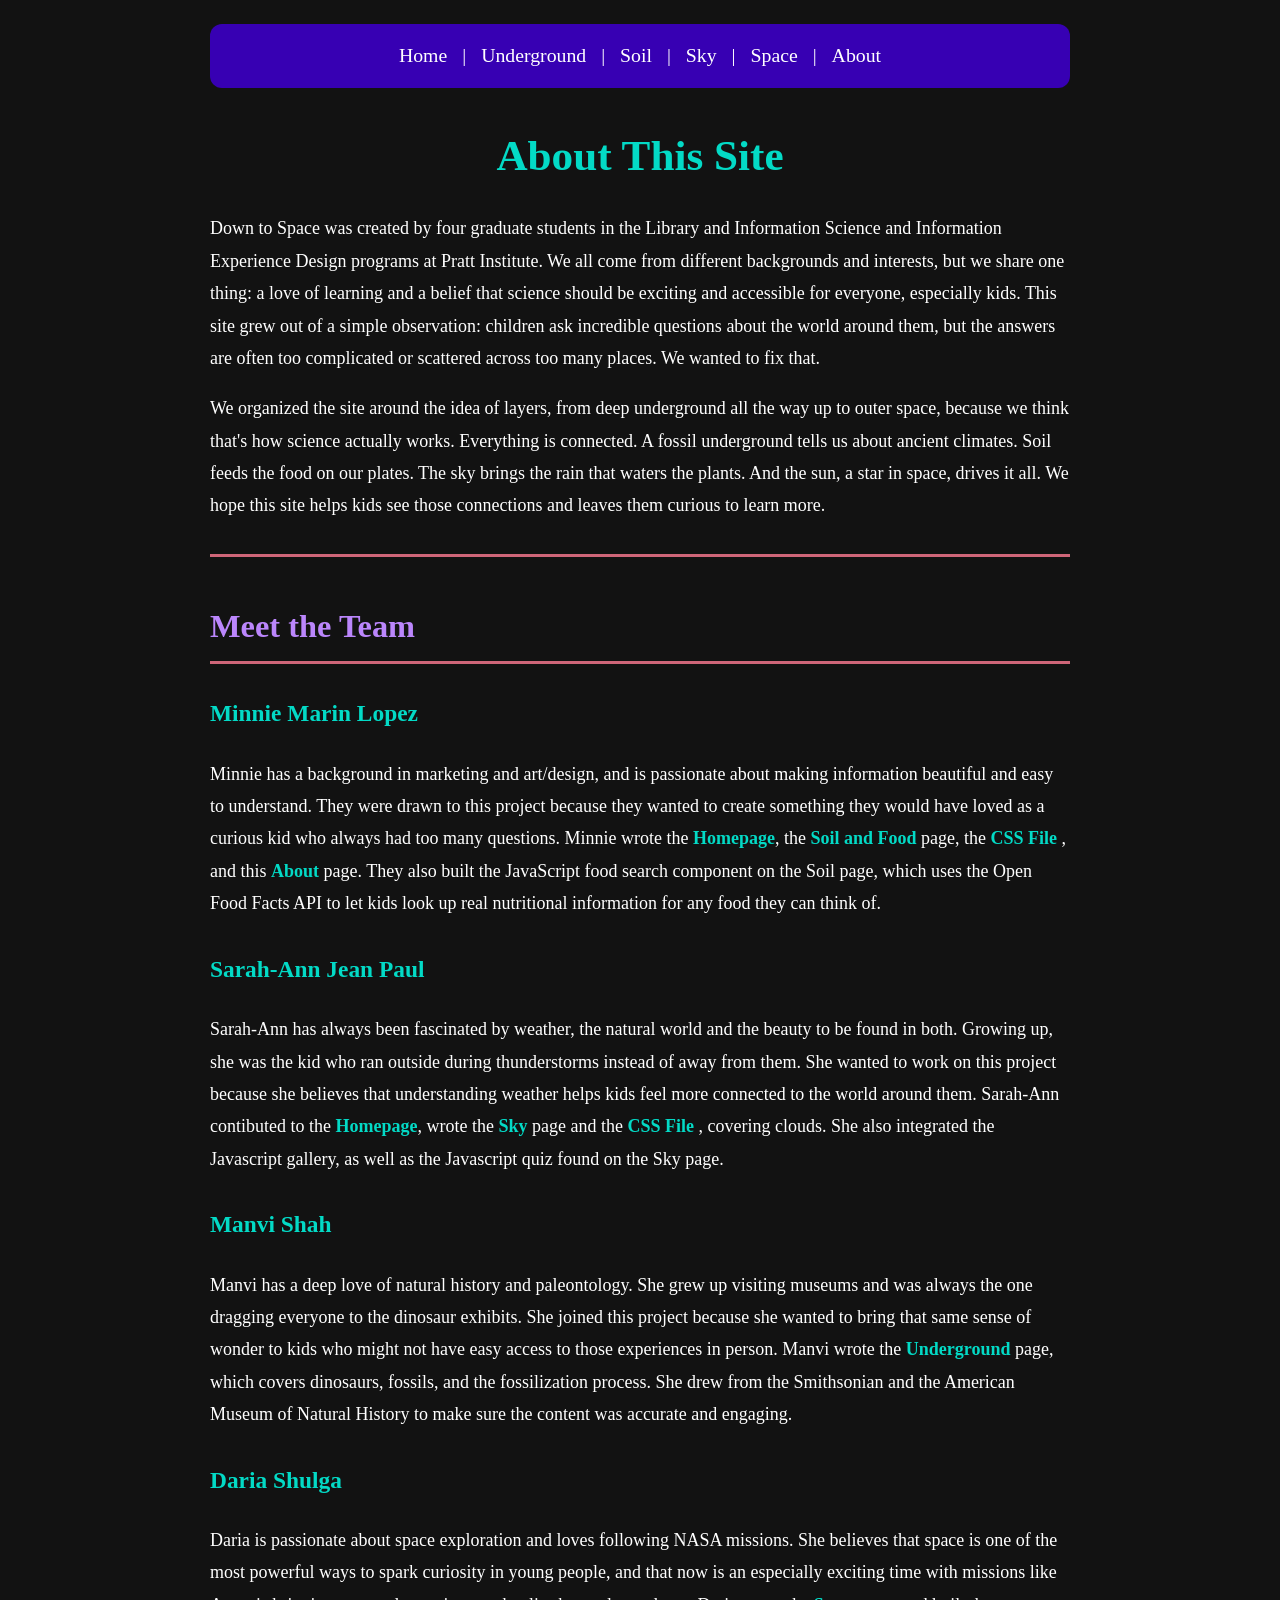
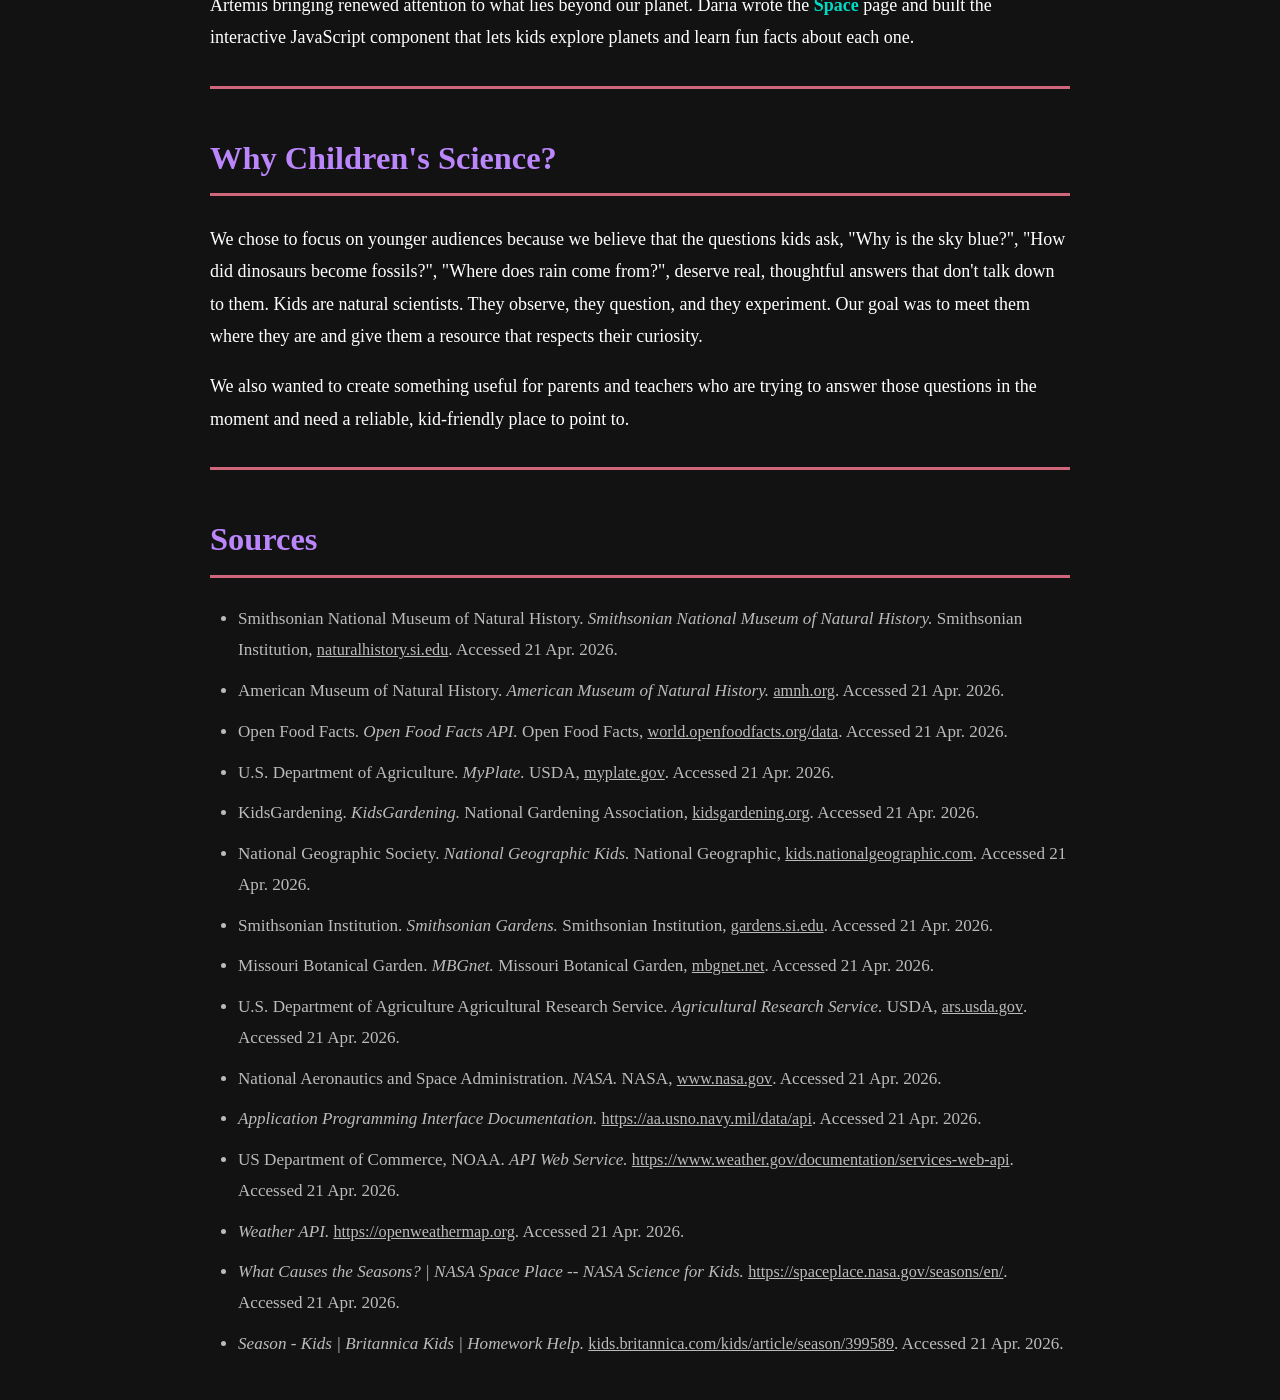
==== about.html @ 9067d6ce "Update about.html" ====
<!DOCTYPE html>
<html lang="en">
<head>
  <meta charset="UTF-8">
  <title>About</title>
  <link rel="stylesheet" href="style.css">
</head>

<body>

  <nav>
    <a href="index.html">Home</a> |
    <a href="underground.html">Underground</a> |
    <a href="soil.html">Soil</a> |
    <a href="clouds.html">Sky</a> |
    <a href="space.html">Space</a> |
    <a href="about.html">About</a>
  </nav>

  <h1>About This Site</h1>

  <p>
    Down to Space was created by four graduate students in the Library and Information Science and Information 
    Experience Design programs at Pratt Institute. We all come from different backgrounds and interests, but 
    we share one thing: a love of learning and a belief that science should be exciting and accessible for 
    everyone, especially kids. This site grew out of a simple observation: children ask incredible questions
    about the world around them, but the answers are often too complicated or scattered across too
    many places. We wanted to fix that.
  </p>

  <p>
    We organized the site around the idea of layers, from deep underground all the way up to outer space,
    because we think that's how science actually works. Everything is connected. A fossil underground
    tells us about ancient climates. Soil feeds the food on our plates. The sky brings the rain that
    waters the plants. And the sun, a star in space, drives it all. We hope this site helps kids see
    those connections and leaves them curious to learn more.
  </p>

  <hr>

  <h2>Meet the Team</h2>

  <h3>Minnie Marin Lopez</h3>
  <p>
    Minnie has a background in marketing and art/design, and is passionate about making information
    beautiful and easy to understand. They were drawn to this project because they wanted to create
    something they would have loved as a curious kid who always had too many questions.
    Minnie wrote the <strong>Homepage</strong>, the <strong>Soil and Food</strong> page, the <strong> CSS File </strong>, and 
    this <strong>About</strong> page. They also built the JavaScript food search component on the Soil page, 
    which uses the Open Food Facts API to let kids look up real nutritional information for any food they can think of.
  </p>

  <h3>Sarah-Ann Jean Paul</h3>
  <p>
    Sarah-Ann has always been fascinated by weather, the natural world and the beauty to be found in both. Growing up, she was the
    kid who ran outside during thunderstorms instead of away from them. She wanted to work on this
    project because she believes that understanding weather helps kids feel more
    connected to the world around them. Sarah-Ann contibuted to the <strong>Homepage</strong>, wrote the <strong>Sky</strong> page and the <strong> CSS File </strong>, covering clouds.
    She also integrated the Javascript gallery, as well as the Javascript quiz found on the Sky page.
  </p>

  <h3>Manvi Shah</h3>
  <p>
    Manvi has a deep love of natural history and paleontology. She grew up visiting museums and
    was always the one dragging everyone to the dinosaur exhibits. She joined this project because
    she wanted to bring that same sense of wonder to kids who might not have easy access to those
    experiences in person.
    Manvi wrote the <strong>Underground</strong> page, which covers dinosaurs, fossils, and the
    fossilization process. She drew from the Smithsonian and the American Museum of Natural History
    to make sure the content was accurate and engaging.
  </p>

  <h3>Daria Shulga</h3>
  <p>
    Daria is passionate about space exploration and loves following NASA missions. She believes
    that space is one of the most powerful ways to spark curiosity in young people, and that
    now is an especially exciting time with missions like Artemis bringing renewed attention
    to what lies beyond our planet.
    Daria wrote the <strong>Space</strong> page and built the interactive JavaScript component
    that lets kids explore planets and learn fun facts about each one.
  </p>

  <hr>

  <h2>Why Children's Science?</h2>
  <p>
    We chose to focus on younger audiences because we believe that the questions kids ask,
    "Why is the sky blue?", "How did dinosaurs become fossils?", "Where does rain come from?",
    deserve real, thoughtful answers that don't talk down to them. Kids are natural scientists.
    They observe, they question, and they experiment. Our goal was to meet them where they are
    and give them a resource that respects their curiosity.
  </p>
  <p>
    We also wanted to create something useful for parents and teachers who are trying to answer
    those questions in the moment and need a reliable, kid-friendly place to point to.
  </p>

  <hr>

  <h2>Sources</h2>
  <ul>
    <li>
      Smithsonian National Museum of Natural History. <em>Smithsonian National Museum of Natural History.</em>
      Smithsonian Institution,
      <a href="https://naturalhistory.si.edu" target="_blank">naturalhistory.si.edu</a>.
      Accessed 21 Apr. 2026.
    </li>
    <li>
      American Museum of Natural History. <em>American Museum of Natural History.</em>
      <a href="https://www.amnh.org" target="_blank">amnh.org</a>.
      Accessed 21 Apr. 2026.
    </li>
    <li>
      Open Food Facts. <em>Open Food Facts API.</em> Open Food Facts,
      <a href="https://world.openfoodfacts.org/data" target="_blank">world.openfoodfacts.org/data</a>.
      Accessed 21 Apr. 2026.
    </li>
    <li>
      U.S. Department of Agriculture. <em>MyPlate.</em> USDA,
      <a href="https://www.myplate.gov" target="_blank">myplate.gov</a>.
      Accessed 21 Apr. 2026.
    </li>
    <li>
      KidsGardening. <em>KidsGardening.</em> National Gardening Association,
      <a href="https://kidsgardening.org" target="_blank">kidsgardening.org</a>.
      Accessed 21 Apr. 2026.
    </li>
    <li>
      National Geographic Society. <em>National Geographic Kids.</em> National Geographic,
      <a href="https://kids.nationalgeographic.com" target="_blank">kids.nationalgeographic.com</a>.
      Accessed 21 Apr. 2026.
    </li>
    <li>
      Smithsonian Institution. <em>Smithsonian Gardens.</em> Smithsonian Institution,
      <a href="https://gardens.si.edu" target="_blank">gardens.si.edu</a>.
      Accessed 21 Apr. 2026.
    </li>
    <li>
      Missouri Botanical Garden. <em>MBGnet.</em> Missouri Botanical Garden,
      <a href="https://www.mbgnet.net" target="_blank">mbgnet.net</a>.
      Accessed 21 Apr. 2026.
    </li>
    <li>
      U.S. Department of Agriculture Agricultural Research Service. <em>Agricultural Research Service.</em>
      USDA, <a href="https://www.ars.usda.gov" target="_blank">ars.usda.gov</a>.
      Accessed 21 Apr. 2026.
    </li>
    <li>
      National Aeronautics and Space Administration. <em>NASA.</em> NASA,
      <a href="https://www.nasa.gov" target="_blank">www.nasa.gov</a>.
      Accessed 21 Apr. 2026.
    </li>
    <li>
      <em>Application Programming Interface Documentation.</em>
      <a href="https://aa.usno.navy.mil/data/api" target="_blank">https://aa.usno.navy.mil/data/api</a>.
      Accessed 21 Apr. 2026.
    </li>
    <li>
      US Department of Commerce, NOAA. <em>API Web Service.</em>
      <a href="https://www.weather.gov/documentation/services-web-api" target="_blank">https://www.weather.gov/documentation/services-web-api</a>.
      Accessed 21 Apr. 2026.
    </li>
    <li>
      <em>Weather API.</em>
      <a href="https://openweathermap.org" target="_blank">https://openweathermap.org</a>.
      Accessed 21 Apr. 2026.
    </li>
    <li>
      <em>What Causes the Seasons? | NASA Space Place -- NASA Science for Kids.</em>
      <a href="https://spaceplace.nasa.gov/seasons/en/" target="_blank">https://spaceplace.nasa.gov/seasons/en/</a>.
      Accessed 21 Apr. 2026.
    </li>
    <li>
      <em>Season - Kids | Britannica Kids | Homework Help.</em>
      <a href="https://kids.britannica.com/kids/article/season/399589" target="_blank">kids.britannica.com/kids/article/season/399589</a>.
      Accessed 21 Apr. 2026.
    </li>
  </ul>

</body>
</html>
---- style.css ----
/* colors: #121212 background, #FFFFFF text, #03DAC6 teal, #3700B3 purple, #BB86FC light purple, #CF6679 pink, font: Comic Sans */

/* body */
body {
  background-color: #121212;
  color: #FFFFFF;
  font-family: "Comic Sans MS", "Comic Sans", cursive;
  font-size: 18px;
  line-height: 1.8;
  max-width: 860px;
  margin: 0 auto;
  padding: 24px;
  text-align: left;
}

/* nav */
nav {
  background-color: #3700B3;
  padding: 14px 20px;
  border-radius: 12px;
  text-align: center;
  font-size: 1.1em;
  margin-bottom: 24px;
}

/* nav links */
nav a {
  color: #FFFFFF;
  text-decoration: none;
  margin: 0 10px;
}

/* nav hover */
nav a:hover {
  color: #03DAC6;
  text-decoration: underline;
}

/* divider */
hr {
  border: none;
  border-top: 3px solid #CF6679;
  margin: 32px 0;
}

/* h1 */
h1 {
  color: #03DAC6;
  font-size: 2.4em;
  text-align: center;
  margin-bottom: 12px;
}

/* h2 */
h2 {
  color: #BB86FC;
  font-size: 1.8em;
  border-bottom: 3px solid #CF6679;
  padding-bottom: 6px;
  margin-top: 40px;
  text-align: left;
}

/* h3 */
h3 {
  color: #03DAC6;
  font-size: 1.3em;
  margin-top: 28px;
  text-align: left;
}

/* paragraphs */
p {
  margin-bottom: 16px;
}

/* lists */
ul, ol {
  padding-left: 28px;
  margin-bottom: 16px;
}

/* list items */
li {
  margin-bottom: 10px;
}

/* bold */
strong {
  color: #03DAC6;
}

/* links */
a {
  color: #BB86FC;
  text-decoration: underline;
}

/* link hover */
a:hover {
  color: #03DAC6;
}

/* table */
table {
  width: 100%;
  border-collapse: collapse;
  margin: 24px 0;
  font-size: 1em;
}

/* table header */
th {
  background-color: #3700B3;
  color: #FFFFFF;
  padding: 12px 16px;
  text-align: left;
}

/* table cells */
td {
  background-color: #1E1E1E;
  color: #FFFFFF;
  padding: 12px 16px;
  border-bottom: 2px solid #3700B3;
}

/* row hover */
tr:hover td {
  background-color: #2A2A2A;
}

/* search box */
#search-input {
  background-color: #1E1E1E;
  color: #FFFFFF;
  border: 2px solid #BB86FC;
  border-radius: 10px;
  padding: 10px 14px;
  font-family: "Comic Sans MS", "Comic Sans", cursive;
  font-size: 1em;
  width: 60%;
  margin-right: 10px;
}

/* placeholder text */
#search-input::placeholder {
  color: #888888;
}

/* search button */
#search-btn {
  background-color: #3700B3;
  color: #FFFFFF;
  border: none;
  border-radius: 10px;
  padding: 10px 20px;
  font-family: "Comic Sans MS", "Comic Sans", cursive;
  font-size: 1em;
  cursor: pointer;
}

/* button hover */
#search-btn:hover {
  background-color: #03DAC6;
  color: #121212;
}

/* results card */
#cards {
  margin-top: 20px;
  background-color: #1E1E1E;
  border: 2px solid #BB86FC;
  border-radius: 12px;
  padding: 20px 24px;
  display: none;
}

/* card heading */
#cards h2 {
  color: #03DAC6;
  margin-top: 0;
  border-bottom: 2px solid #3700B3;
}

/* card text */
#cards p {
  margin: 8px 0;
  font-size: 1em;
}

/* layer block */
.layer-block {
  margin-bottom: 16px;
}

/* layer link */
.layer-block a {
  display: block;
  text-decoration: none;
  background-color: #1E1E1E;
  border: 3px solid #3700B3;
  border-radius: 14px;
  overflow: hidden;
}

/* layer hover */
.layer-block a:hover {
  border-color: #CF6679;
}

/* layer label */
.layer-block h3 {
  background-color: #3700B3;
  color: #FFFFFF;
  font-size: 1.4em;
  margin: 0;
  padding: 12px 20px;
  text-align: center;
}

/* label hover */
.layer-block a:hover h3 {
  background-color: #CF6679;
}

/* layer image */
.layer-block img {
  width: 100%;
  height: 160px;
  display: block;
  object-fit: cover;
  object-position: center;
}

/* artemis image */
.artemis-image {
  width: 100%;
  height: 400px;
  object-fit: fill;
  display: block;
}

/* storm image */
.storm-image {
  width: 100%;
  height: 400px;
  object-fit: fill;
  display: block;
}

/* lunch image */
.lunch-image {
  width: 100%;
  height: 400px;
  object-fit: fill;
  display: block;
}

/* dino image */
.dino-image {
  width: 100%;
  height: 400px;
  object-fit: fill;
  display: block;
}

/* quiz answers */
ol li {
  margin-bottom: 14px;
}

ol li em {
  color: #CF6679;
}

/* sources */
h2 + ul li,
h2 + ul li a {
  font-size: 0.95em;
  color: #BBBBBB;
}

/* sources hover */
h2 + ul li a:hover {
  color: #03DAC6;
}

/* soil page only colors */
body.soil-page { background-color: #84c662; }
body.soil-page nav { background-color: #7B3F00; }
body.soil-page nav a { color: #FFFFFF; }
body.soil-page nav a:hover { color: #C8FF57; }
body.soil-page hr { border-top: 3px solid #C8FF57; }
body.soil-page h1 { color: #C8FF57; }
body.soil-page h2 { color: #FFFFFF; border-bottom: 3px solid #C8FF57; }
body.soil-page h3 { color: #C8FF57; }
body.soil-page strong { color: #C8FF57; }
body.soil-page a { color: #FFD166; }
body.soil-page a:hover { color: #C8FF57; }
body.soil-page th { background-color: #7B3F00; color: #FFFFFF; }
body.soil-page td { background-color: #2A5C10; border-bottom: 2px solid #7B3F00; }
body.soil-page tr:hover td { background-color: #3A7A18; }
body.soil-page #search-input { background-color: #2A5C10; border: 2px solid #C8FF57; color: #FFFFFF; }
body.soil-page #search-input::placeholder { color: #A8D88A; }
body.soil-page #search-btn { background-color: #7B3F00; color: #FFFFFF; }
body.soil-page #search-btn:hover { background-color: #C8FF57; color: #1A3A0A; }
body.soil-page #cards { background-color: #2A5C10; border: 2px solid #C8FF57; }
body.soil-page #cards h2 { color: #C8FF57; border-bottom: 2px solid #7B3F00; }
body.soil-page ol li em { color: #FFD166; }
body.soil-page h2 + ul li, body.soil-page h2 + ul li a { color: #8B5E3C; }
body.soil-page h2 + ul li a:hover { color: #C8FF57; }

/* section 1 */
body.soil-page .section-1 { background-color: #3B1F0A; border-radius: 12px; padding: 20px; margin-bottom: 16px; }
body.soil-page .section-1 h2 { color: #FFD166; border-bottom: 3px solid #FFD166; }
body.soil-page .section-1 h3 { color: #FFA94D; }
body.soil-page .section-1 strong { color: #FFD166; }

/* section 2 */
body.soil-page .section-2 { background-color: #0D2E05; border-radius: 12px; padding: 20px; margin-bottom: 16px; }
body.soil-page .section-2 h2 { color: #C8FF57; border-bottom: 3px solid #C8FF57; }
body.soil-page .section-2 h3 { color: #A8D85A; }
body.soil-page .section-2 strong { color: #C8FF57; }

/* section 3  */
body.soil-page .section-3 { background-color: #1A4A08; border-radius: 12px; padding: 20px; margin-bottom: 16px; }
body.soil-page .section-3 h2 { color: #FFD166; border-bottom: 3px solid #FFD166; }
body.soil-page .section-3 h3 { color: #FFA94D; }
body.soil-page .section-3 strong { color: #FFD166; }

/* section 4 */
body.soil-page .section-4 { background-color: #3B2000; border-radius: 12px; padding: 20px; margin-bottom: 16px; }
body.soil-page .section-4 h2 { color: #C8FF57; border-bottom: 3px solid #C8FF57; }
body.soil-page .section-4 h3 { color: #A8D85A; }
body.soil-page .section-4 strong { color: #C8FF57; }

/* section 5 */
body.soil-page .section-5 { background-color: #0A3020; border-radius: 12px; padding: 20px; margin-bottom: 16px; }
body.soil-page .section-5 h2 { color: #FFD166; border-bottom: 3px solid #FFD166; }
body.soil-page .section-5 h3 { color: #FFA94D; }
body.soil-page .section-5 strong { color: #FFD166; }

/* section 6 */
body.soil-page .section-6 { background-color: #2E1503; border-radius: 12px; padding: 20px; margin-bottom: 16px; }
body.soil-page .section-6 h2 { color: #C8FF57; border-bottom: 3px solid #C8FF57; }
body.soil-page .section-6 strong { color: #C8FF57; }

/* section 7*/
body.soil-page .section-7 { background-color: #142808; border-radius: 12px; padding: 20px; margin-bottom: 16px; }
body.soil-page .section-7 h2 { color: #FFD166; border-bottom: 3px solid #FFD166; }
body.soil-page .section-7 strong { color: #FFD166; }


/* space page only colors */
/* section 8 */
body.space-page .section-8 { background-color: #BB86FC; border-radius: 12px; padding: 20px; margin-bottom: 16px; }
body.space-page .section-8 h2 { color: #CF6679; border-bottom: 3px solid #FFD166; }
body.space-page .section-8 h3 { color: #FFA94D; }
body.space-page .section-8 strong { color: #FFD166; }
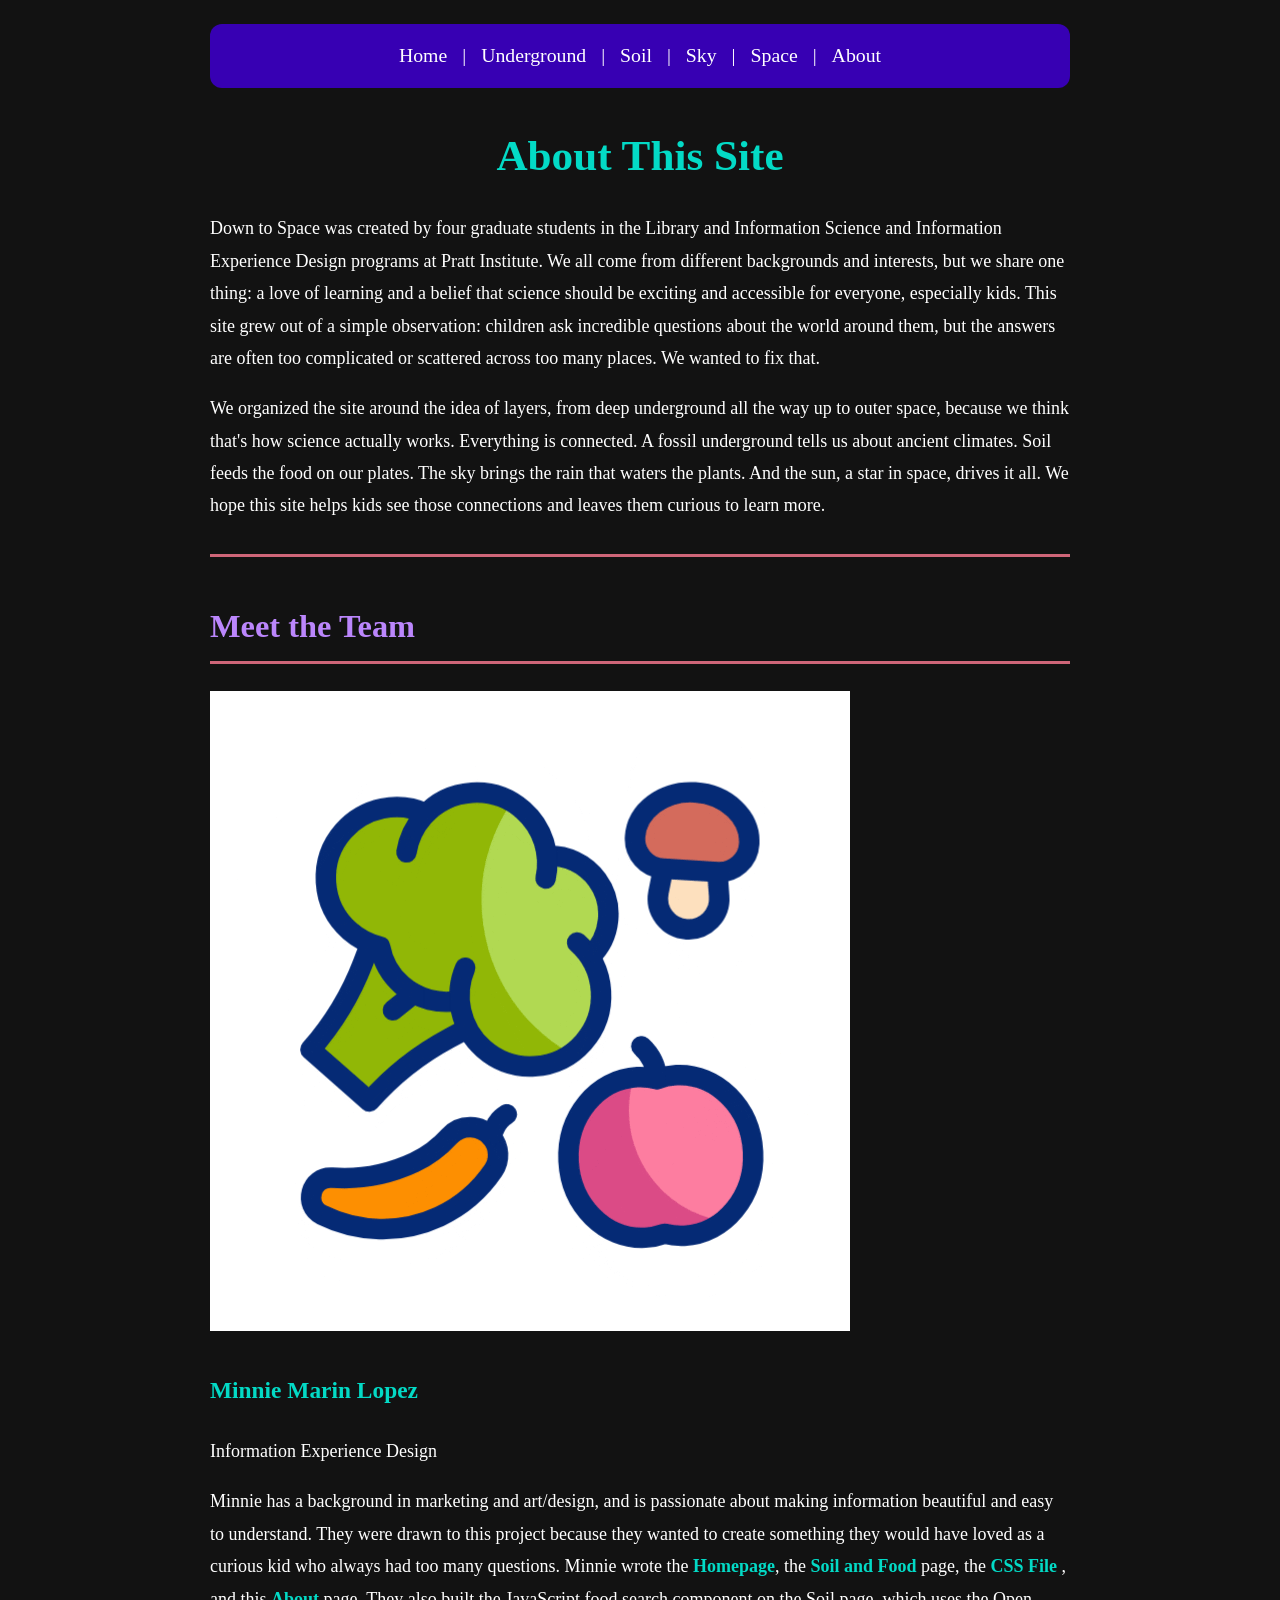
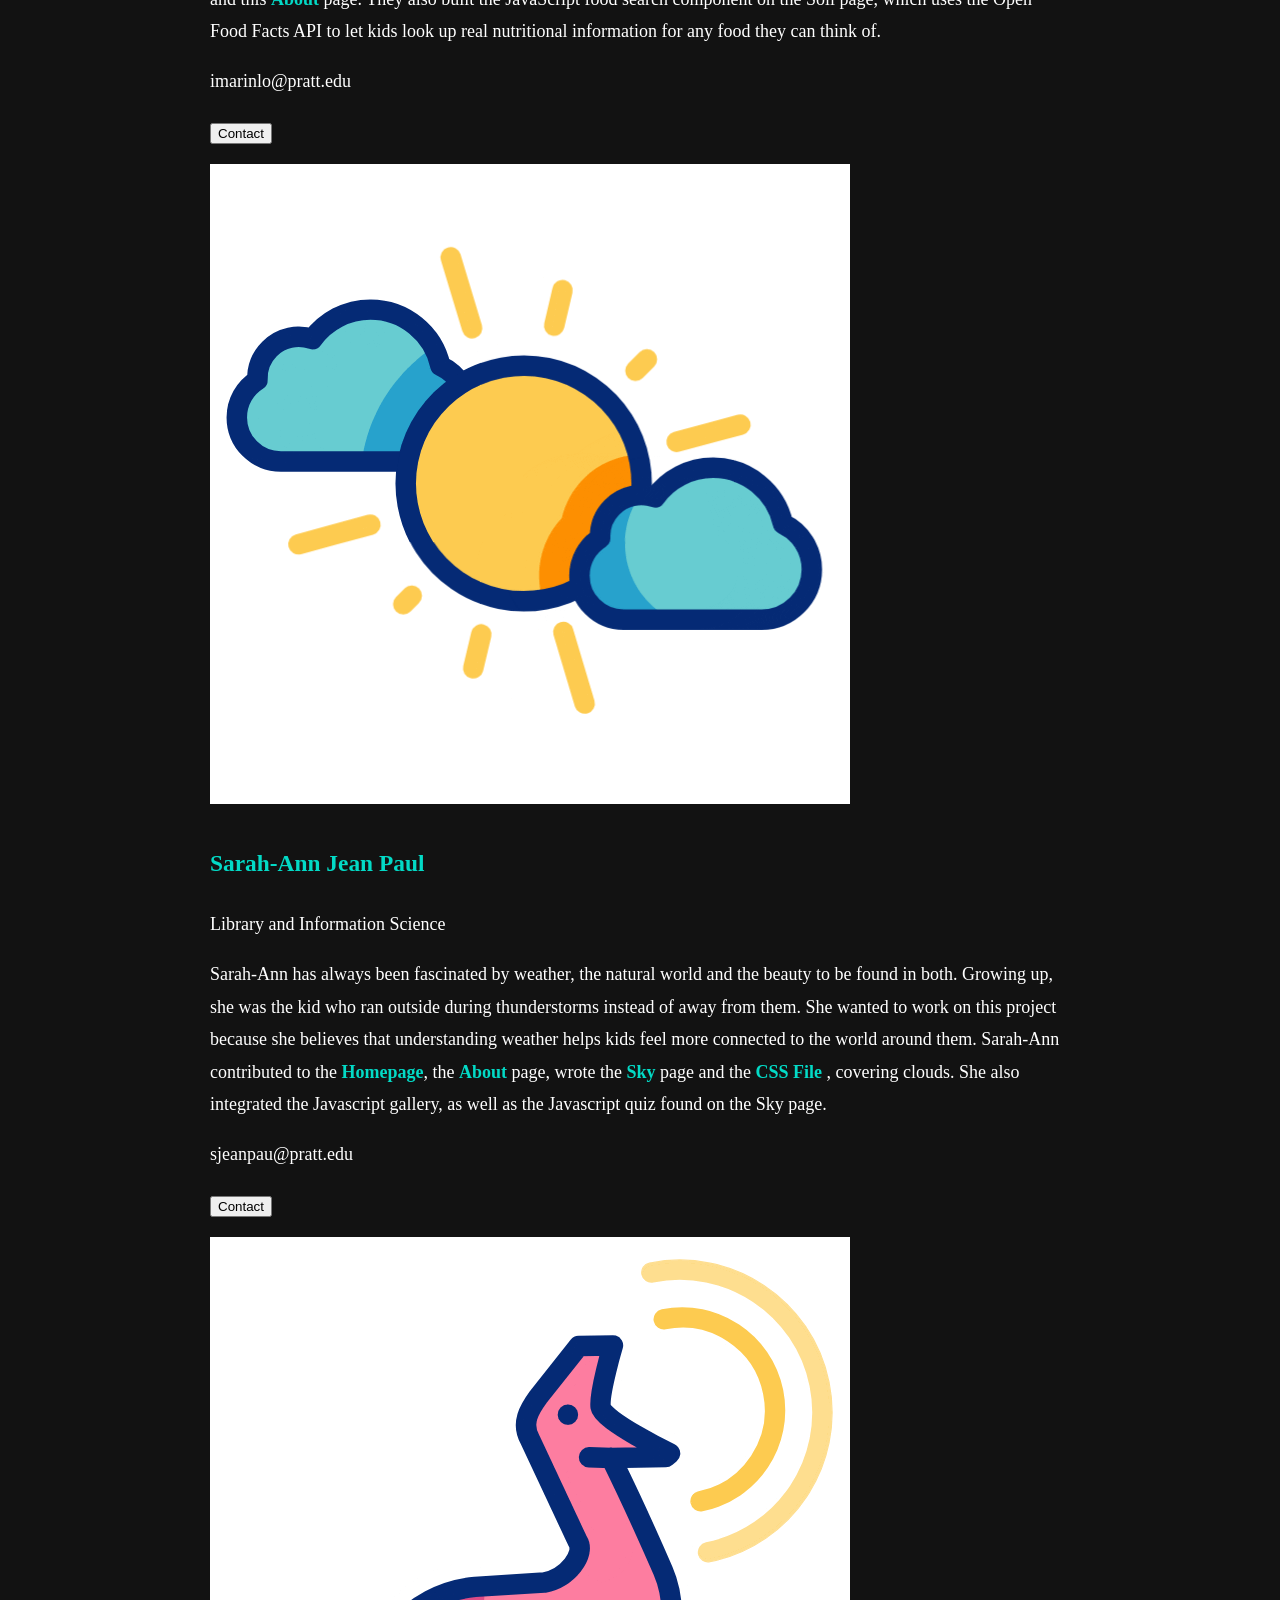
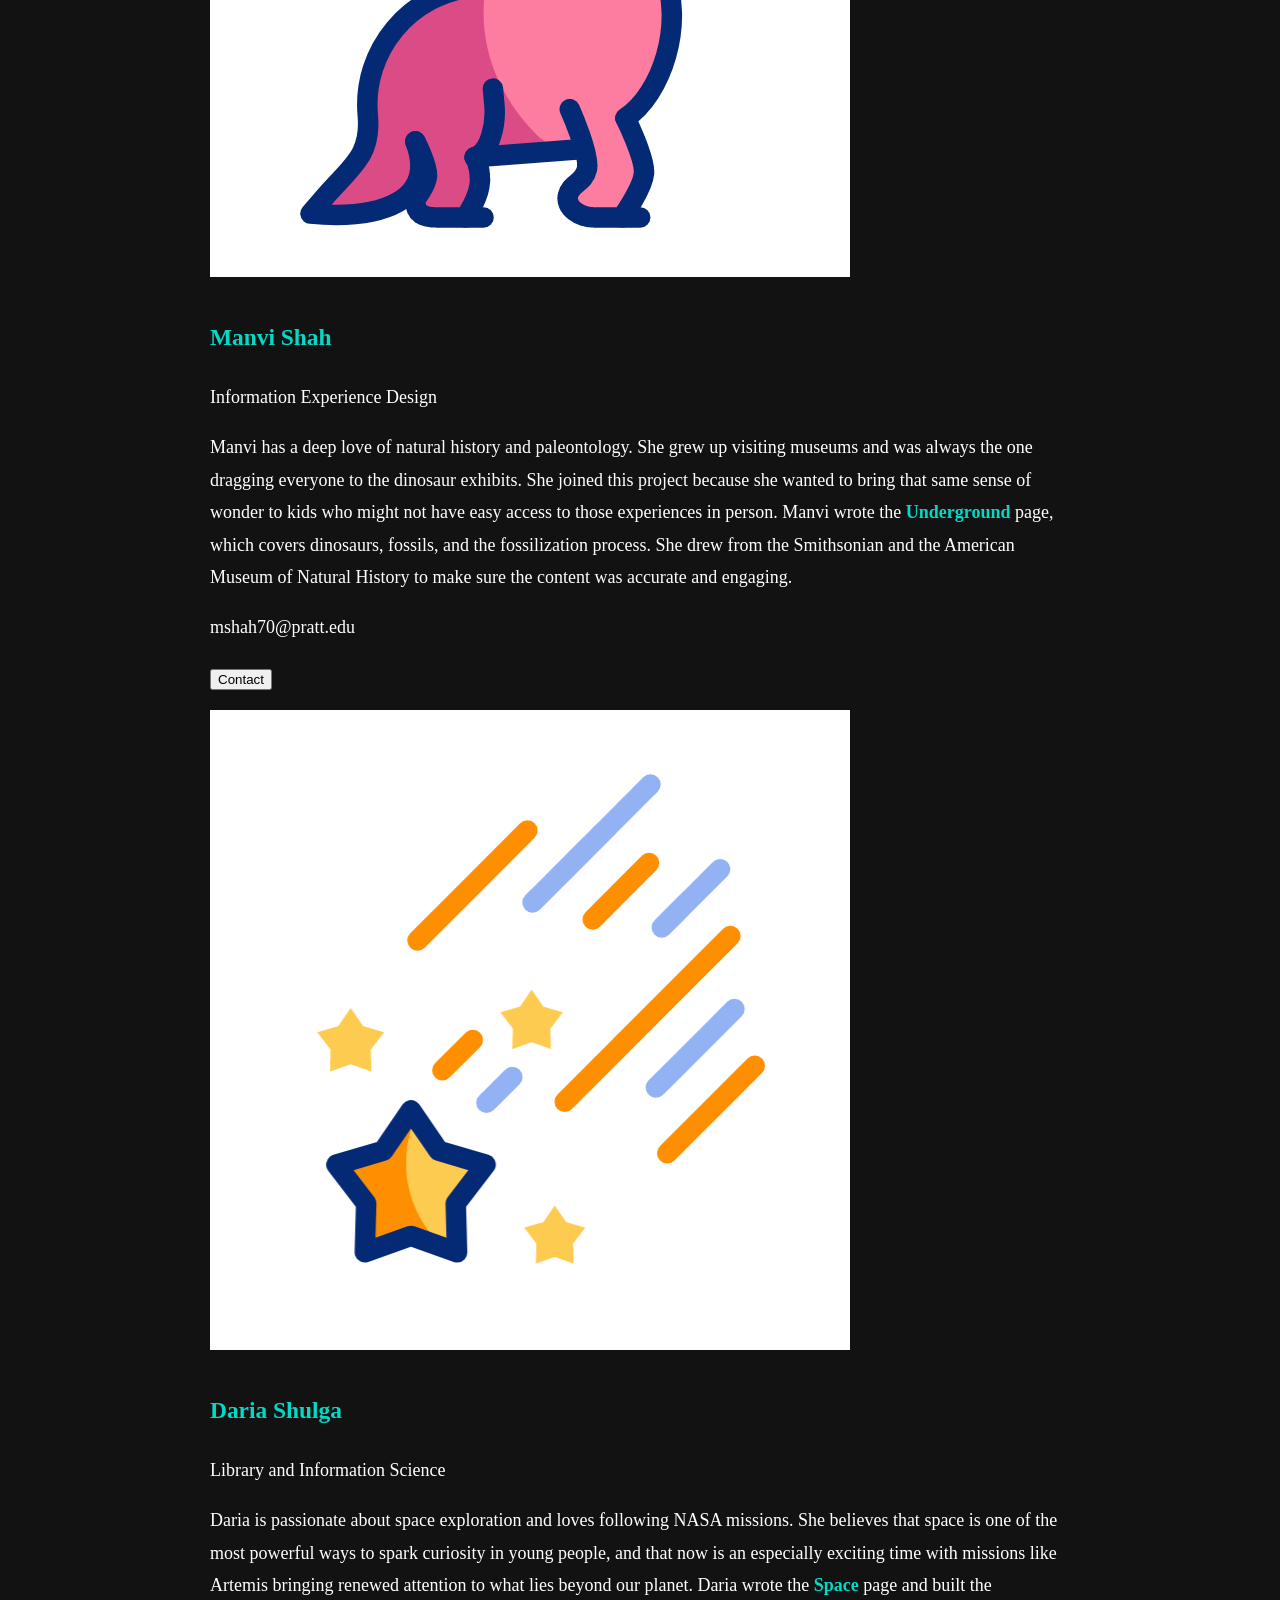
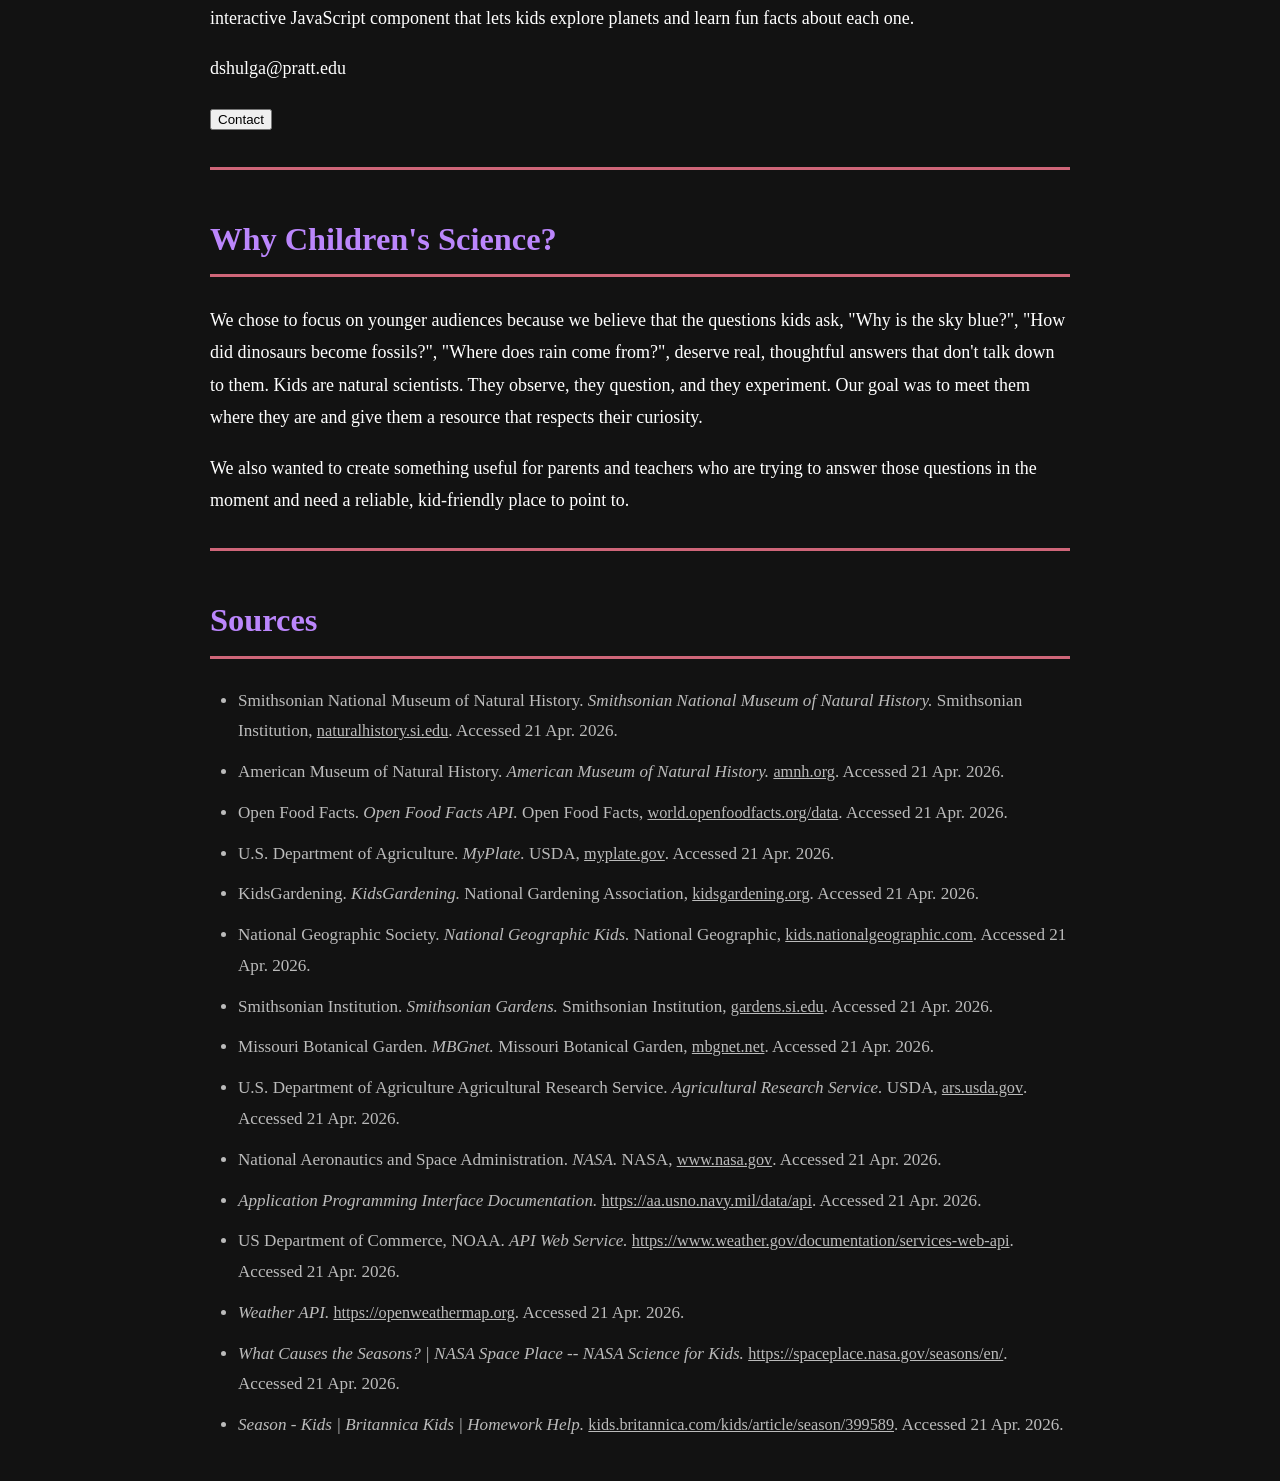
==== commit db316b33: "Update about.html" ====
--- a/about.html
+++ b/about.html
@@ -40,45 +40,93 @@
 
   <h2>Meet the Team</h2>
 
-  <h3>Minnie Marin Lopez</h3>
-  <p>
-    Minnie has a background in marketing and art/design, and is passionate about making information
+
+  <div class="column">
+    <div class="card">
+<div class="vegetables">
+     <img src="vegetables.gif" alt="gif animated of vegetables">
+</div>
+      <div class="container">
+        <h3>Minnie Marin Lopez</h3>
+        <p class="title">Information Experience Design</p>
+        <p> Minnie has a background in marketing and art/design, and is passionate about making information
     beautiful and easy to understand. They were drawn to this project because they wanted to create
     something they would have loved as a curious kid who always had too many questions.
     Minnie wrote the <strong>Homepage</strong>, the <strong>Soil and Food</strong> page, the <strong> CSS File </strong>, and 
     this <strong>About</strong> page. They also built the JavaScript food search component on the Soil page, 
-    which uses the Open Food Facts API to let kids look up real nutritional information for any food they can think of.
-  </p>
-
-  <h3>Sarah-Ann Jean Paul</h3>
-  <p>
-    Sarah-Ann has always been fascinated by weather, the natural world and the beauty to be found in both. Growing up, she was the
+    which uses the Open Food Facts API to let kids look up real nutritional information for any food they can think of.</p>
+        <p>imarinlo@pratt.edu</p>
+        <p><button class="button">Contact</button></p>
+      </div>
+    </div>
+  </div>
+
+
+<div class="row">
+  <div class="column">
+    <div class="card">
+<div class="weather">
+      <img src="weather.gif" alt="gif of animated sun and clouds">
+</div>
+      <div class="container">
+        <h3>Sarah-Ann Jean Paul</h3>
+        <p class="title">Library and Information Science</p>
+        <p>Sarah-Ann has always been fascinated by weather, the natural world and the beauty to be found in both. Growing up, she was the
     kid who ran outside during thunderstorms instead of away from them. She wanted to work on this
     project because she believes that understanding weather helps kids feel more
-    connected to the world around them. Sarah-Ann contibuted to the <strong>Homepage</strong>, wrote the <strong>Sky</strong> page and the <strong> CSS File </strong>, covering clouds.
-    She also integrated the Javascript gallery, as well as the Javascript quiz found on the Sky page.
-  </p>
-
-  <h3>Manvi Shah</h3>
-  <p>
-    Manvi has a deep love of natural history and paleontology. She grew up visiting museums and
+    connected to the world around them. Sarah-Ann contributed to the <strong>Homepage</strong>, the <strong>About</strong> page, wrote the <strong>Sky</strong> page and the <strong> CSS File </strong>, covering clouds.
+    She also integrated the Javascript gallery, as well as the Javascript quiz found on the Sky page.</p>
+        <p>sjeanpau@pratt.edu</p>
+        <p><button class="button">Contact</button></p>
+      </div>
+    </div>
+  </div>
+  </div>
+
+
+  <div class="column">
+    <div class="card">
+<div class="dino">
+      <img src="camarasaurus.gif" alt="gif of animated dinosaur">
+</div>
+      <div class="container">
+        <h3>Manvi Shah</h3>
+        <p class="title">Information Experience Design</p>
+        <p> Manvi has a deep love of natural history and paleontology. She grew up visiting museums and
     was always the one dragging everyone to the dinosaur exhibits. She joined this project because
     she wanted to bring that same sense of wonder to kids who might not have easy access to those
     experiences in person.
     Manvi wrote the <strong>Underground</strong> page, which covers dinosaurs, fossils, and the
     fossilization process. She drew from the Smithsonian and the American Museum of Natural History
-    to make sure the content was accurate and engaging.
-  </p>
-
-  <h3>Daria Shulga</h3>
-  <p>
-    Daria is passionate about space exploration and loves following NASA missions. She believes
+    to make sure the content was accurate and engaging.</p>
+        <p>mshah70@pratt.edu</p>
+<p><button class="button">Contact</button></p>
+      </div>
+    </div>
+</div>
+
+<div class="row">
+<div class="column">
+    <div class="card">
+<div class="stars">
+      <img src="stars.gif" alt="gif of animated shooting stars">
+</div>
+      <div class="container">
+        <h3>Daria Shulga</h3>
+        <p class="title">Library and Information Science</p>
+        <p> Daria is passionate about space exploration and loves following NASA missions. She believes
     that space is one of the most powerful ways to spark curiosity in young people, and that
     now is an especially exciting time with missions like Artemis bringing renewed attention
     to what lies beyond our planet.
     Daria wrote the <strong>Space</strong> page and built the interactive JavaScript component
-    that lets kids explore planets and learn fun facts about each one.
-  </p>
+    that lets kids explore planets and learn fun facts about each one.</p>
+        <p>dshulga@pratt.edu</p>
+        <p><button class="button">Contact</button></p>
+      </div>
+    </div>
+  </div>
+</div>
+
 
   <hr>
 
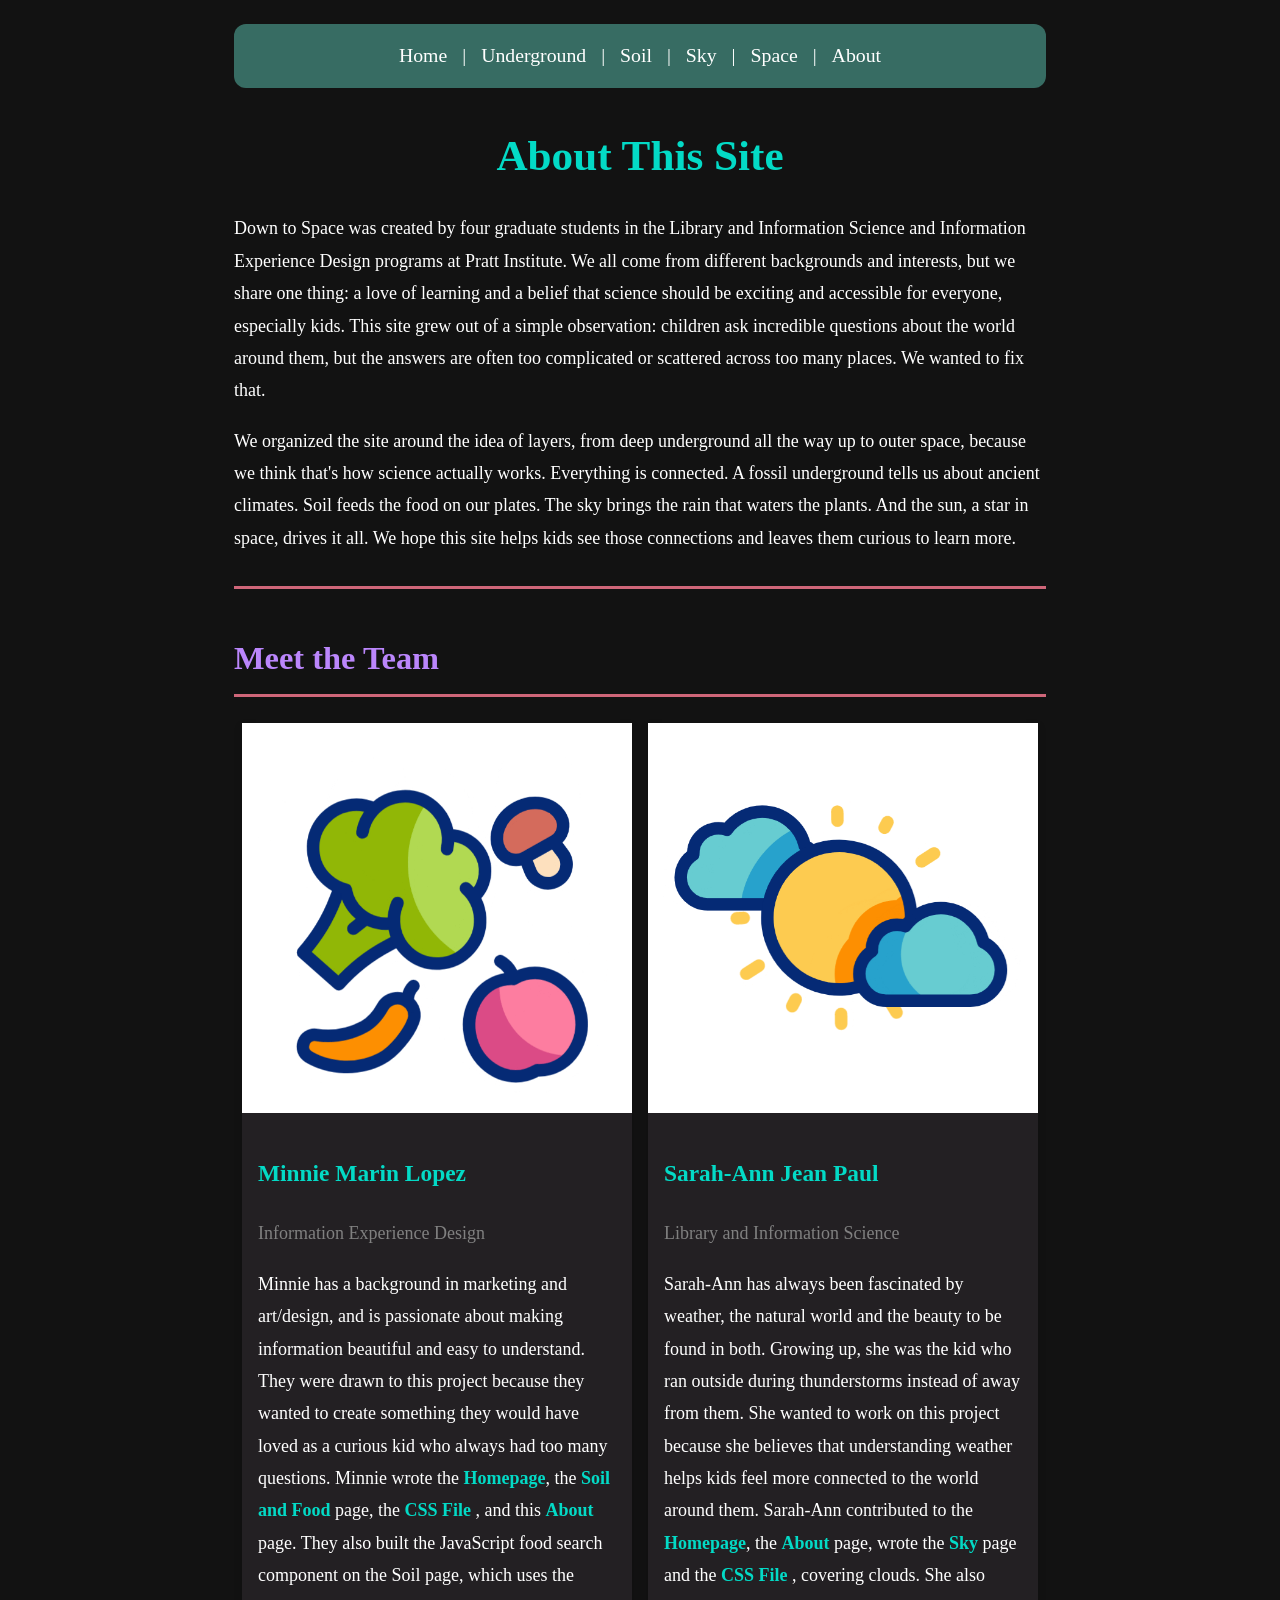
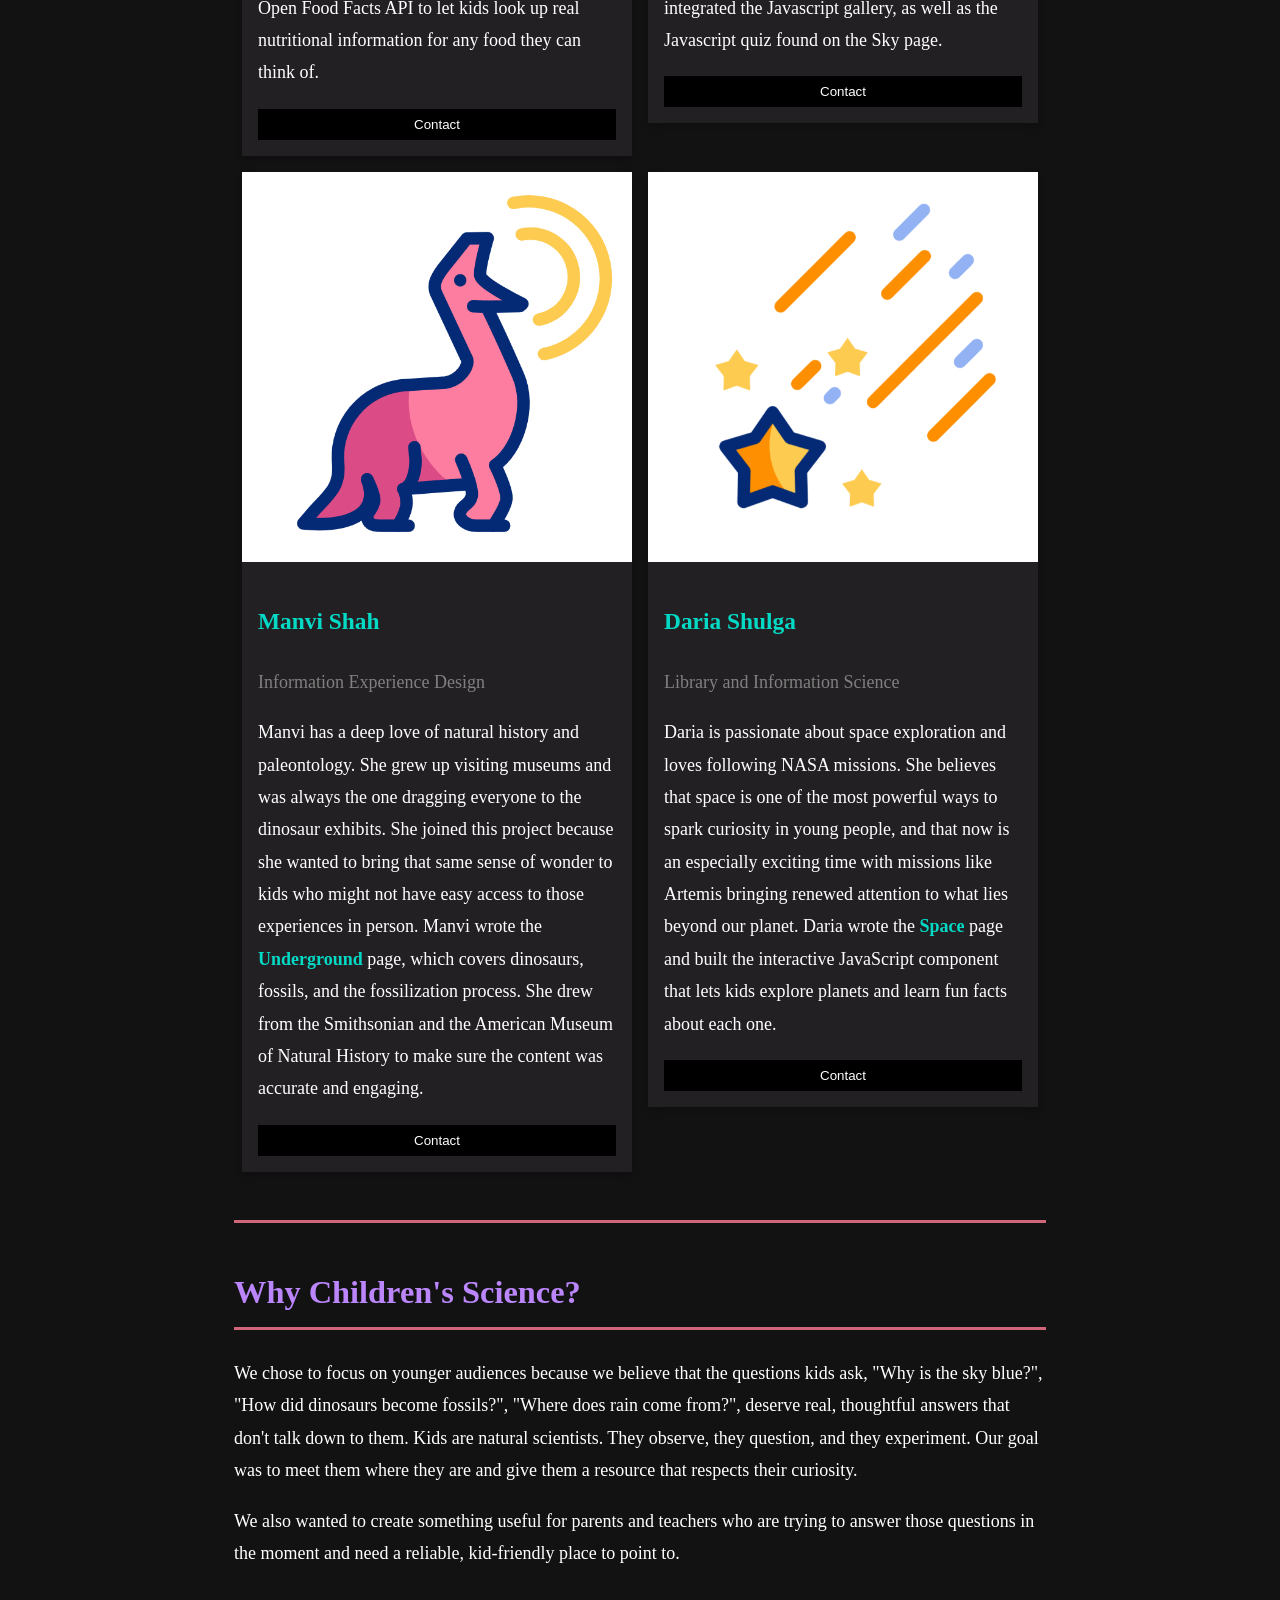
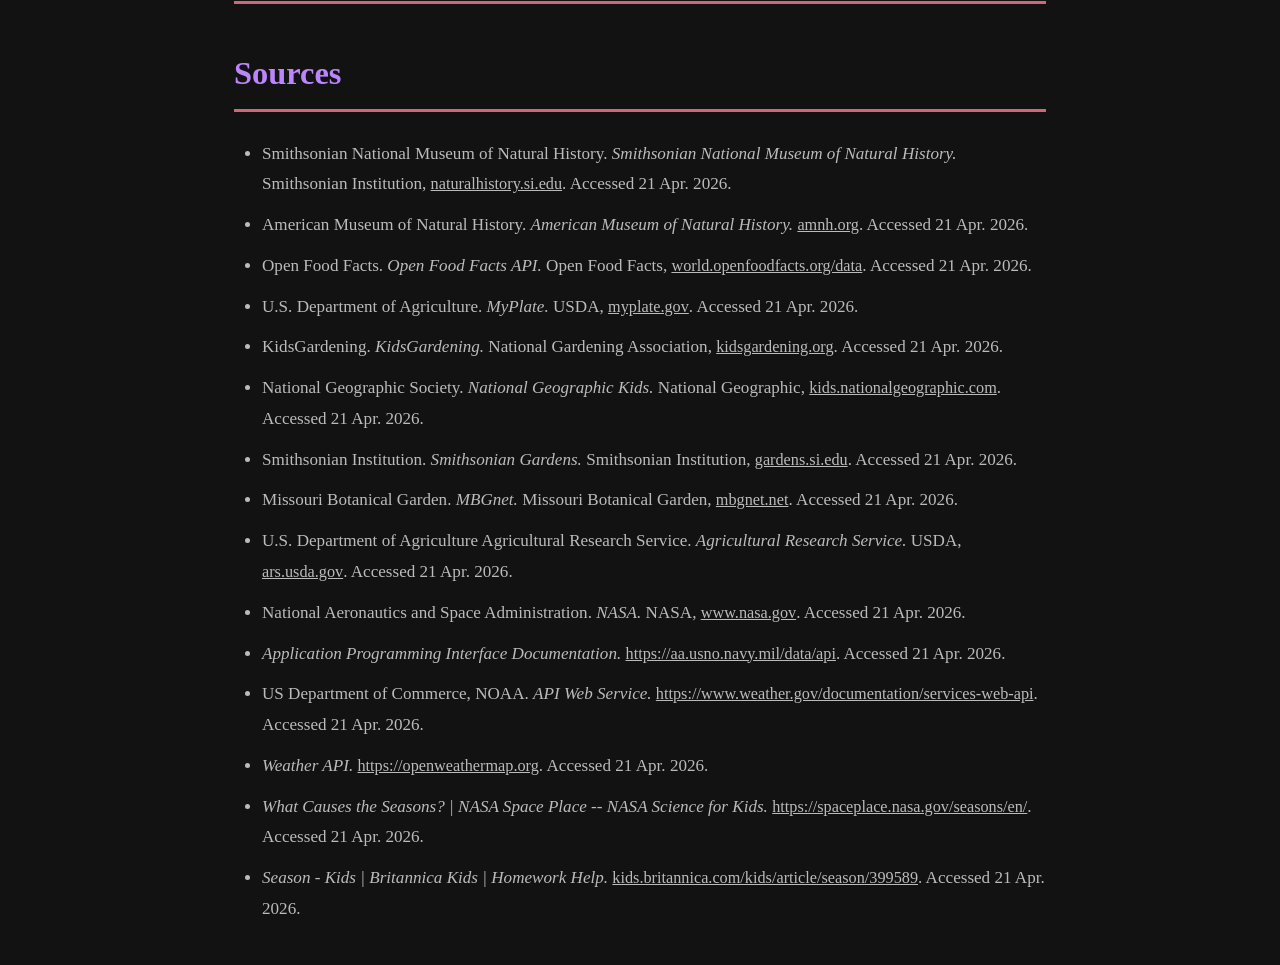
==== commit ed8b9b42: "Update about.html" ====
--- a/about.html
+++ b/about.html
@@ -55,7 +55,7 @@
     Minnie wrote the <strong>Homepage</strong>, the <strong>Soil and Food</strong> page, the <strong> CSS File </strong>, and 
     this <strong>About</strong> page. They also built the JavaScript food search component on the Soil page, 
     which uses the Open Food Facts API to let kids look up real nutritional information for any food they can think of.</p>
-        <p>imarinlo@pratt.edu</p>
+  
         <p><button class="button">Contact</button></p>
       </div>
     </div>
@@ -76,7 +76,7 @@
     project because she believes that understanding weather helps kids feel more
     connected to the world around them. Sarah-Ann contributed to the <strong>Homepage</strong>, the <strong>About</strong> page, wrote the <strong>Sky</strong> page and the <strong> CSS File </strong>, covering clouds.
     She also integrated the Javascript gallery, as well as the Javascript quiz found on the Sky page.</p>
-        <p>sjeanpau@pratt.edu</p>
+    
         <p><button class="button">Contact</button></p>
       </div>
     </div>
@@ -99,7 +99,7 @@
     Manvi wrote the <strong>Underground</strong> page, which covers dinosaurs, fossils, and the
     fossilization process. She drew from the Smithsonian and the American Museum of Natural History
     to make sure the content was accurate and engaging.</p>
-        <p>mshah70@pratt.edu</p>
+      
 <p><button class="button">Contact</button></p>
       </div>
     </div>
@@ -120,7 +120,7 @@
     to what lies beyond our planet.
     Daria wrote the <strong>Space</strong> page and built the interactive JavaScript component
     that lets kids explore planets and learn fun facts about each one.</p>
-        <p>dshulga@pratt.edu</p>
+  
         <p><button class="button">Contact</button></p>
       </div>
     </div>
--- a/style.css
+++ b/style.css
@@ -15,7 +15,7 @@
 
 /* nav */
 nav {
-  background-color: #3700B3;
+  background-color: #376C63;
   padding: 14px 20px;
   border-radius: 12px;
   text-align: center;
@@ -233,6 +233,10 @@
   object-position: center;
 }
 
+.eventimages {
+Width: 100%;
+} 
+
 /* artemis image */
 .artemis-image {
   width: 100%;
@@ -284,6 +288,79 @@
 /* sources hover */
 h2 + ul li a:hover {
   color: #03DAC6;
+}
+
+html {
+  box-sizing: border-box;
+}
+
+*, *:before, *:after {
+  box-sizing: inherit;
+}
+
+.column {
+  float: left;
+  width: 50%;
+  margin-bottom: 16px;
+  padding: 0 8px;
+}
+
+@media screen and (max-width: 600px) {
+  .column {
+    width: 100%;
+    display: block;
+  }
+}
+
+.card {
+  box-shadow: 0 4px 8px 0 rgba(0, 0, 0, 0.2);
+  background-color: #232023;
+}
+
+.container {
+  padding: 0 16px;
+}
+
+.container::after, .row::after {
+  content: "";
+  clear: both;
+  display: table;
+}
+
+.title {
+  color: grey;
+}
+
+.button {
+  border: none;
+  outline: 0;
+  display: inline-block;
+  padding: 8px;
+  color: white;
+  background-color: #000;
+  text-align: center;
+  cursor: pointer;
+  width: 100%;
+}
+
+.button:hover {
+  background-color: #555;
+}
+
+.vegetables img {
+Width: 100%;
+}
+
+.weather img {
+Width: 100%;
+}
+
+.dino img {
+Width: 100%;
+}
+
+.stars img {
+Width: 100%;
 }
 
 /* soil page only colors */
@@ -360,3 +437,4 @@
 body.space-page .section-8 strong { color: #FFD166; }
 
 
+
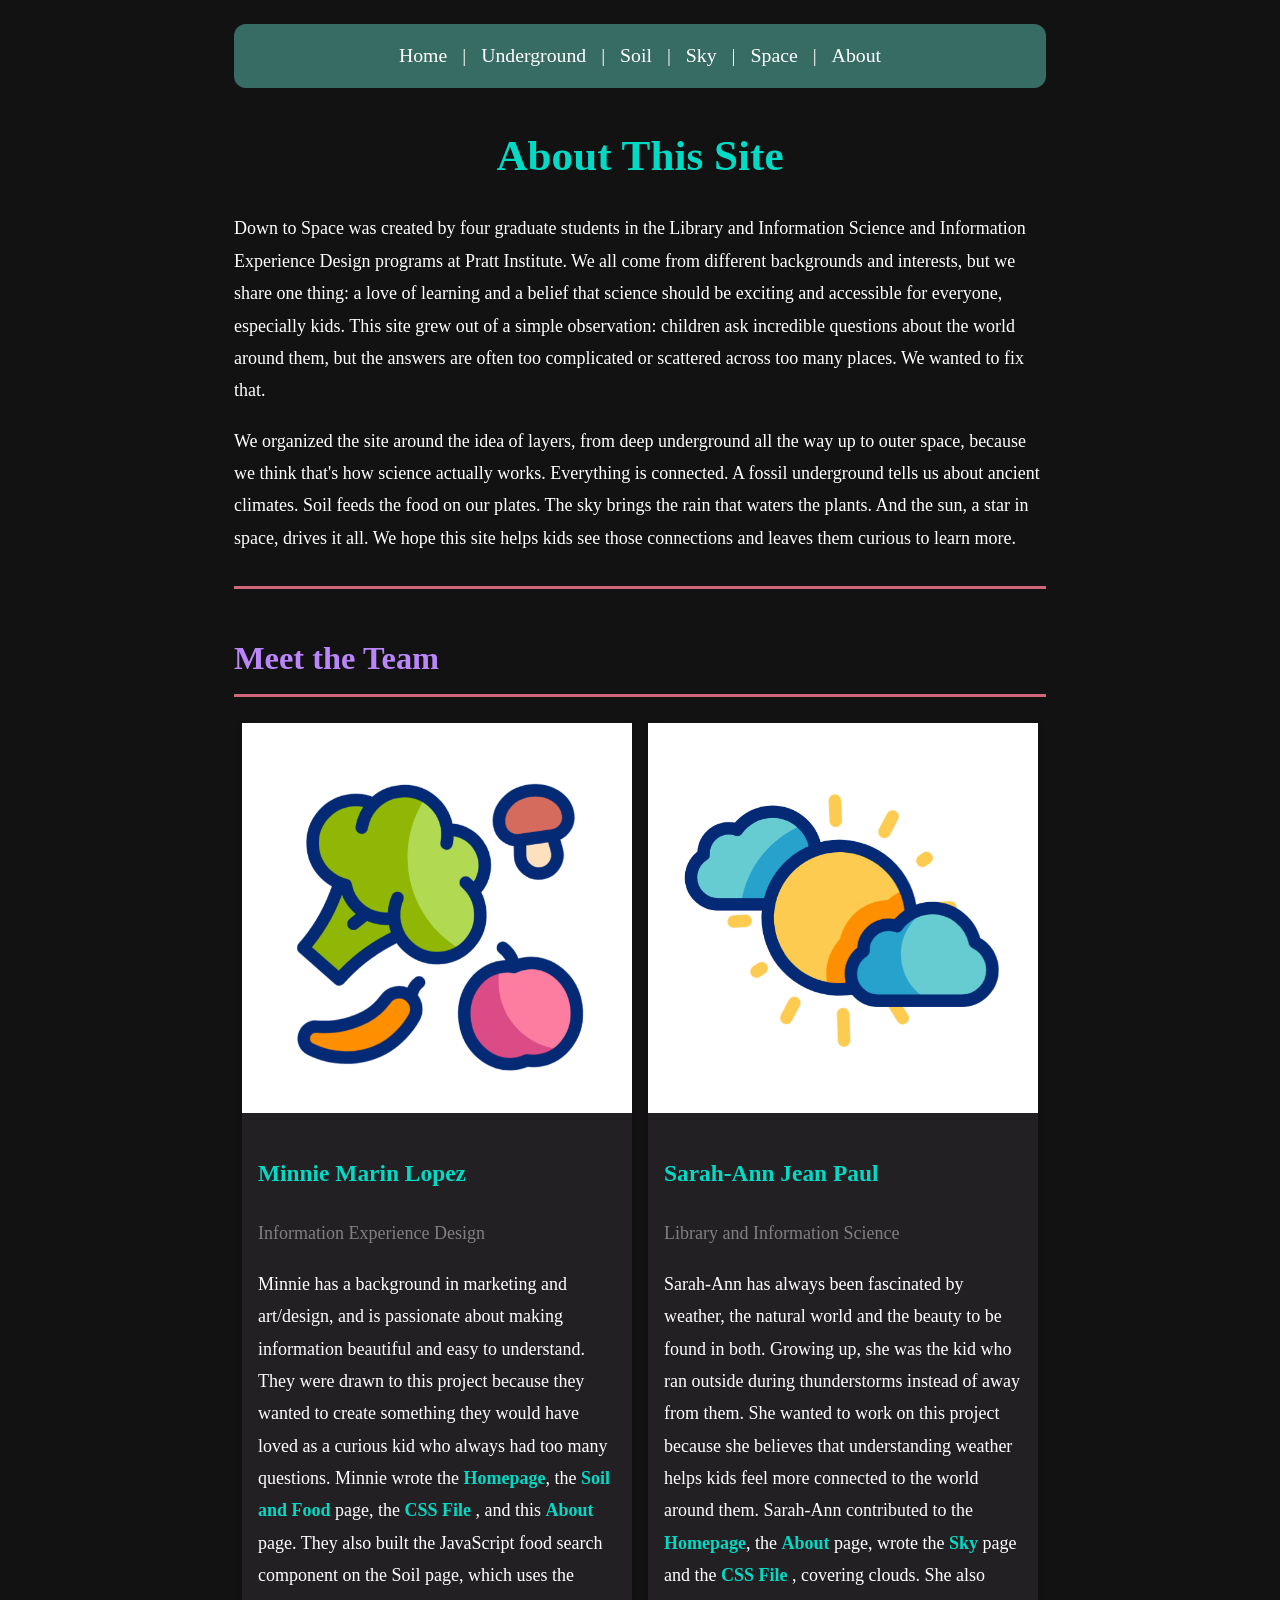
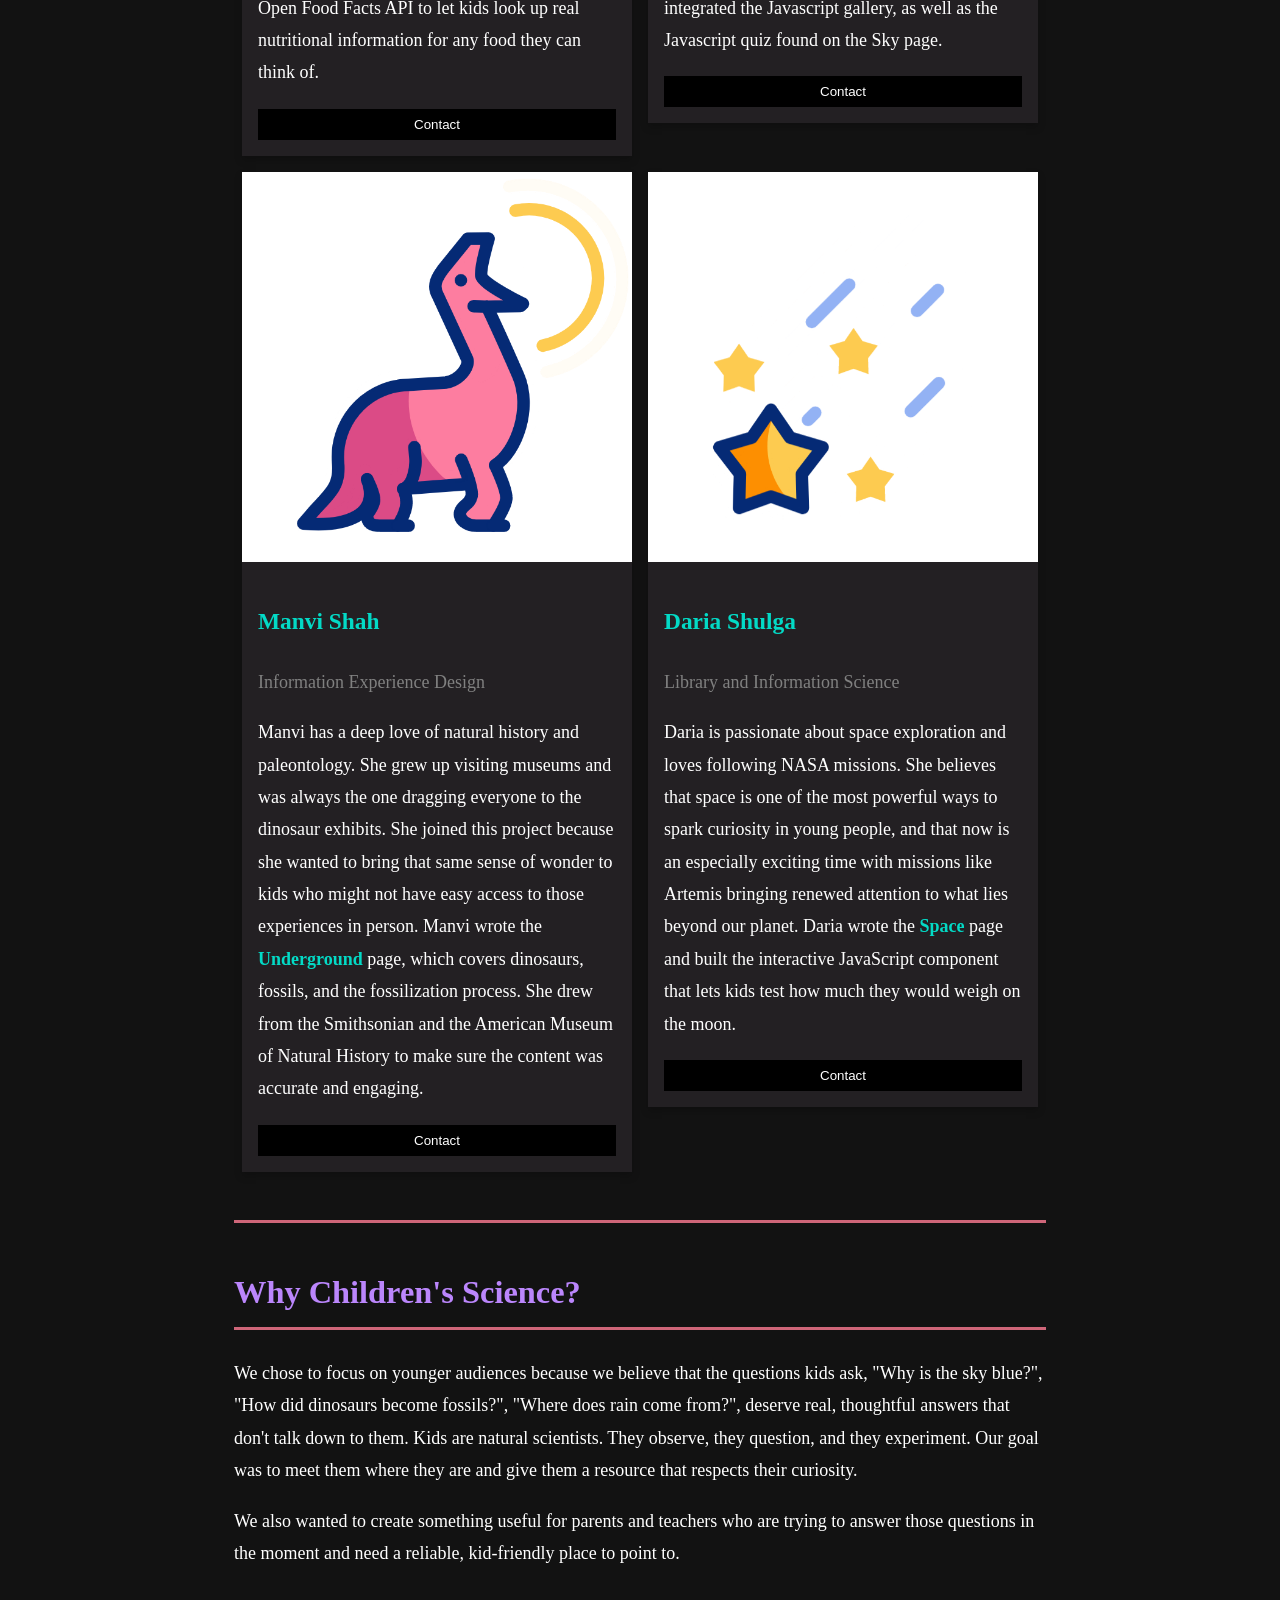
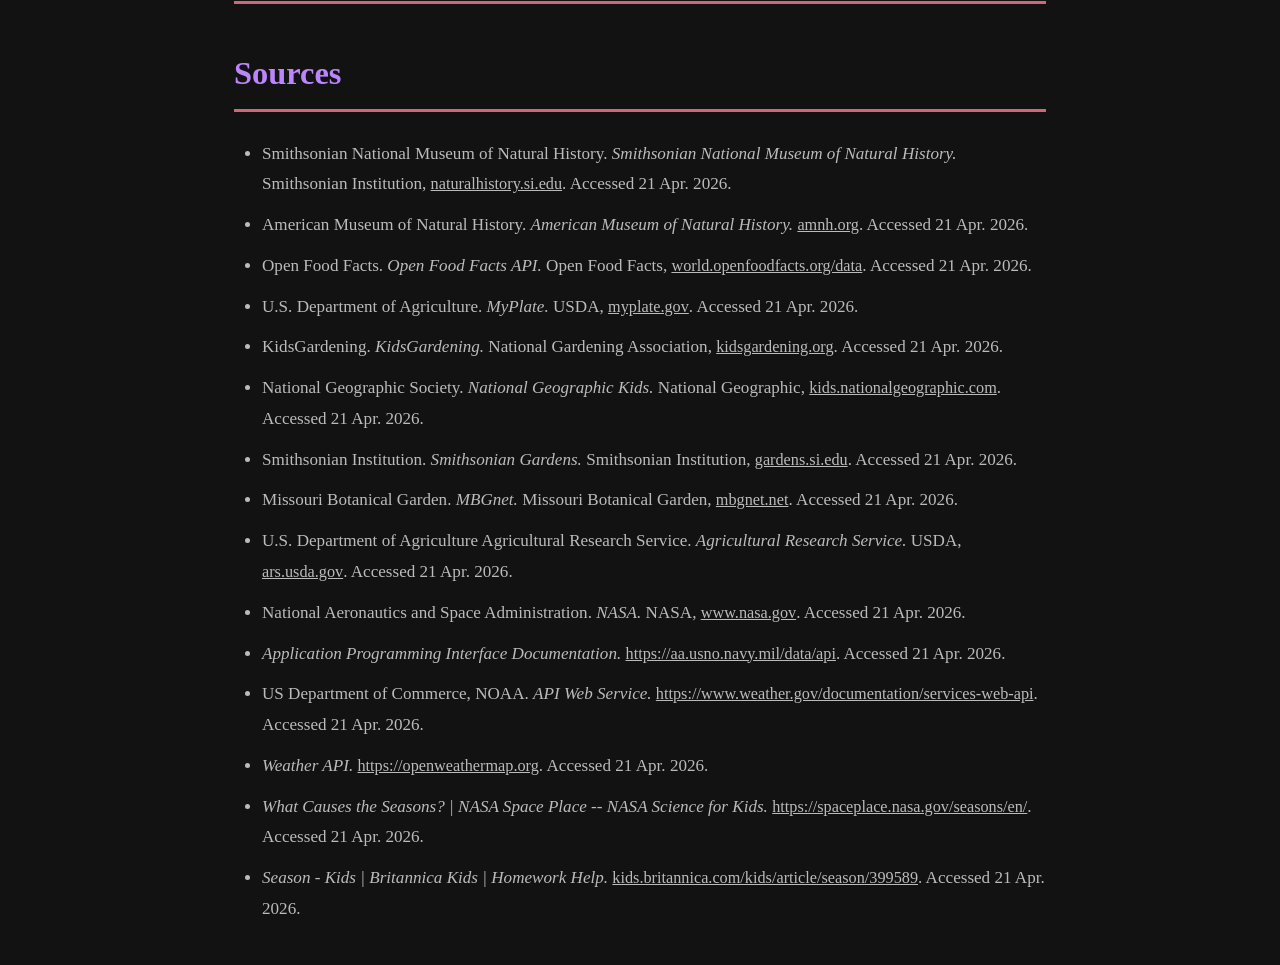
==== commit 67e4410c: "Update about.html" ====
--- a/about.html
+++ b/about.html
@@ -119,7 +119,7 @@
     now is an especially exciting time with missions like Artemis bringing renewed attention
     to what lies beyond our planet.
     Daria wrote the <strong>Space</strong> page and built the interactive JavaScript component
-    that lets kids explore planets and learn fun facts about each one.</p>
+    that lets kids test how much they would weigh on the moon.</p>
   
         <p><button class="button">Contact</button></p>
       </div>
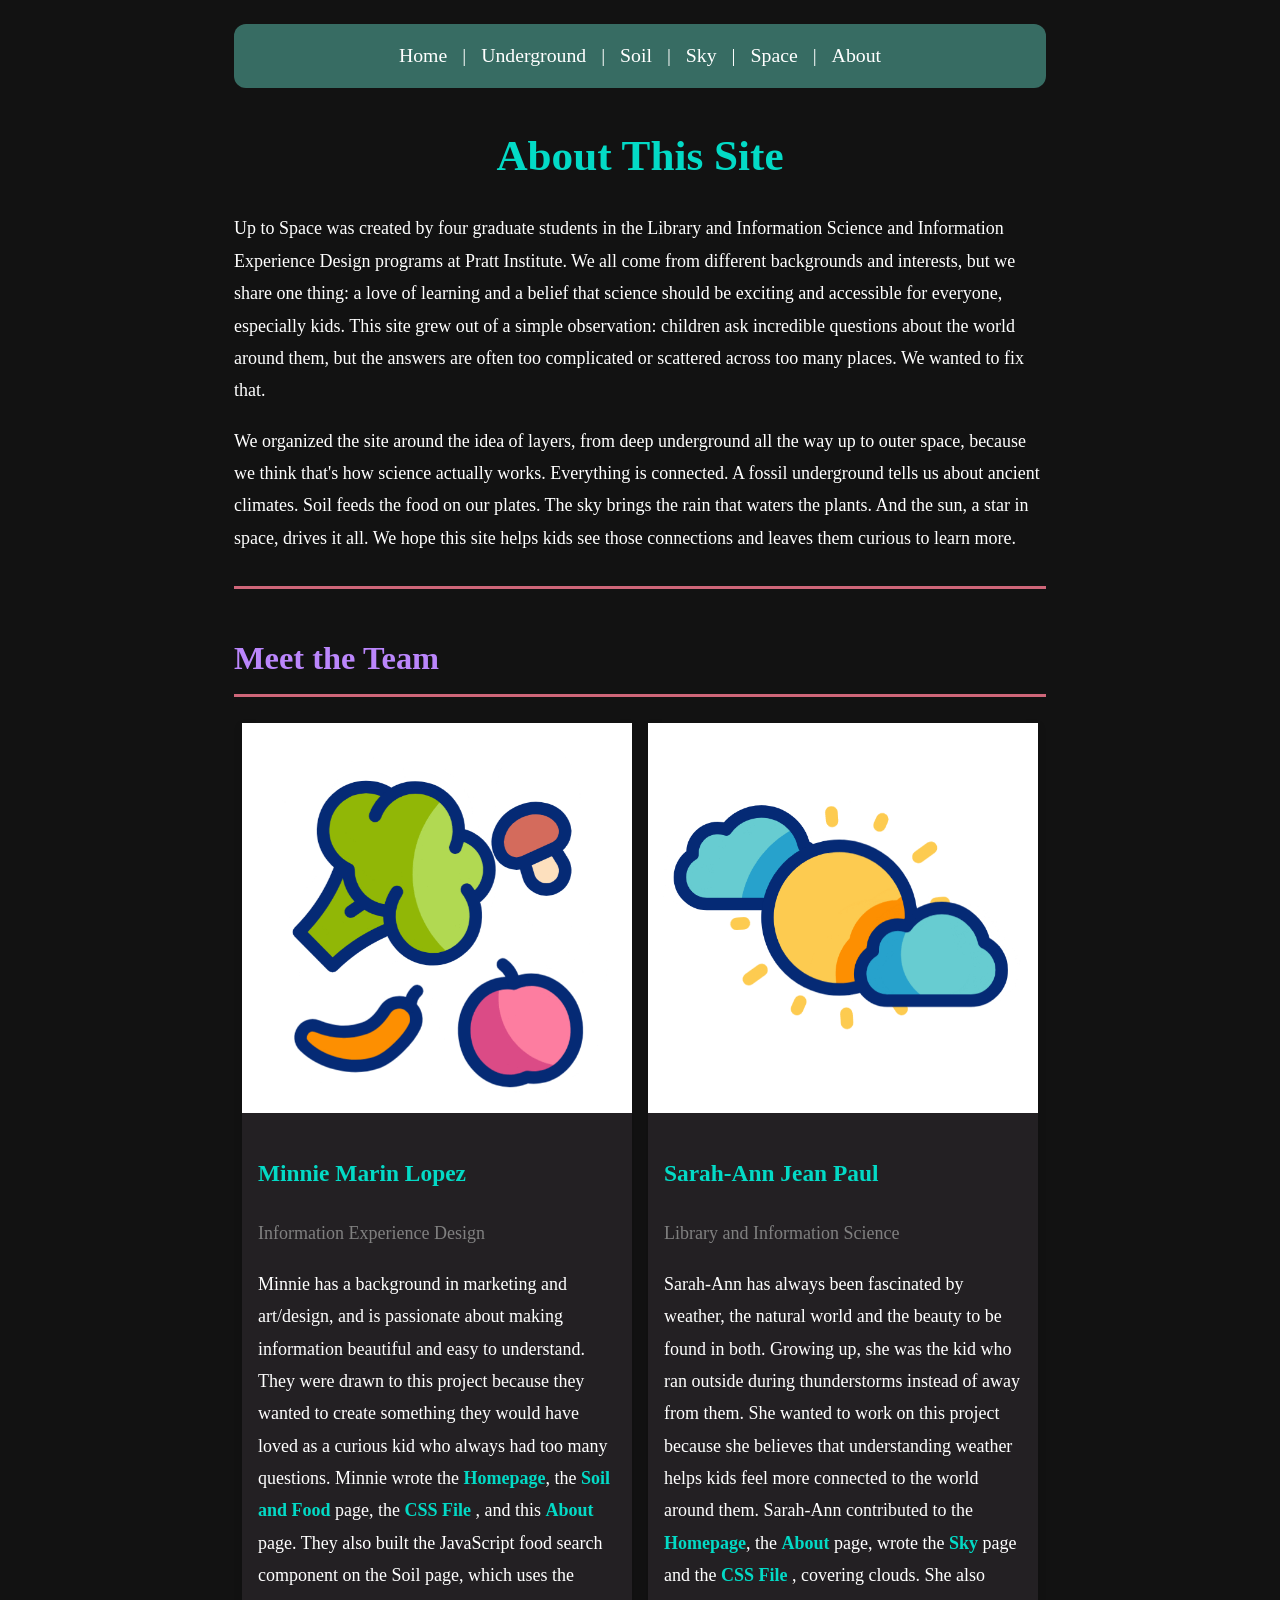
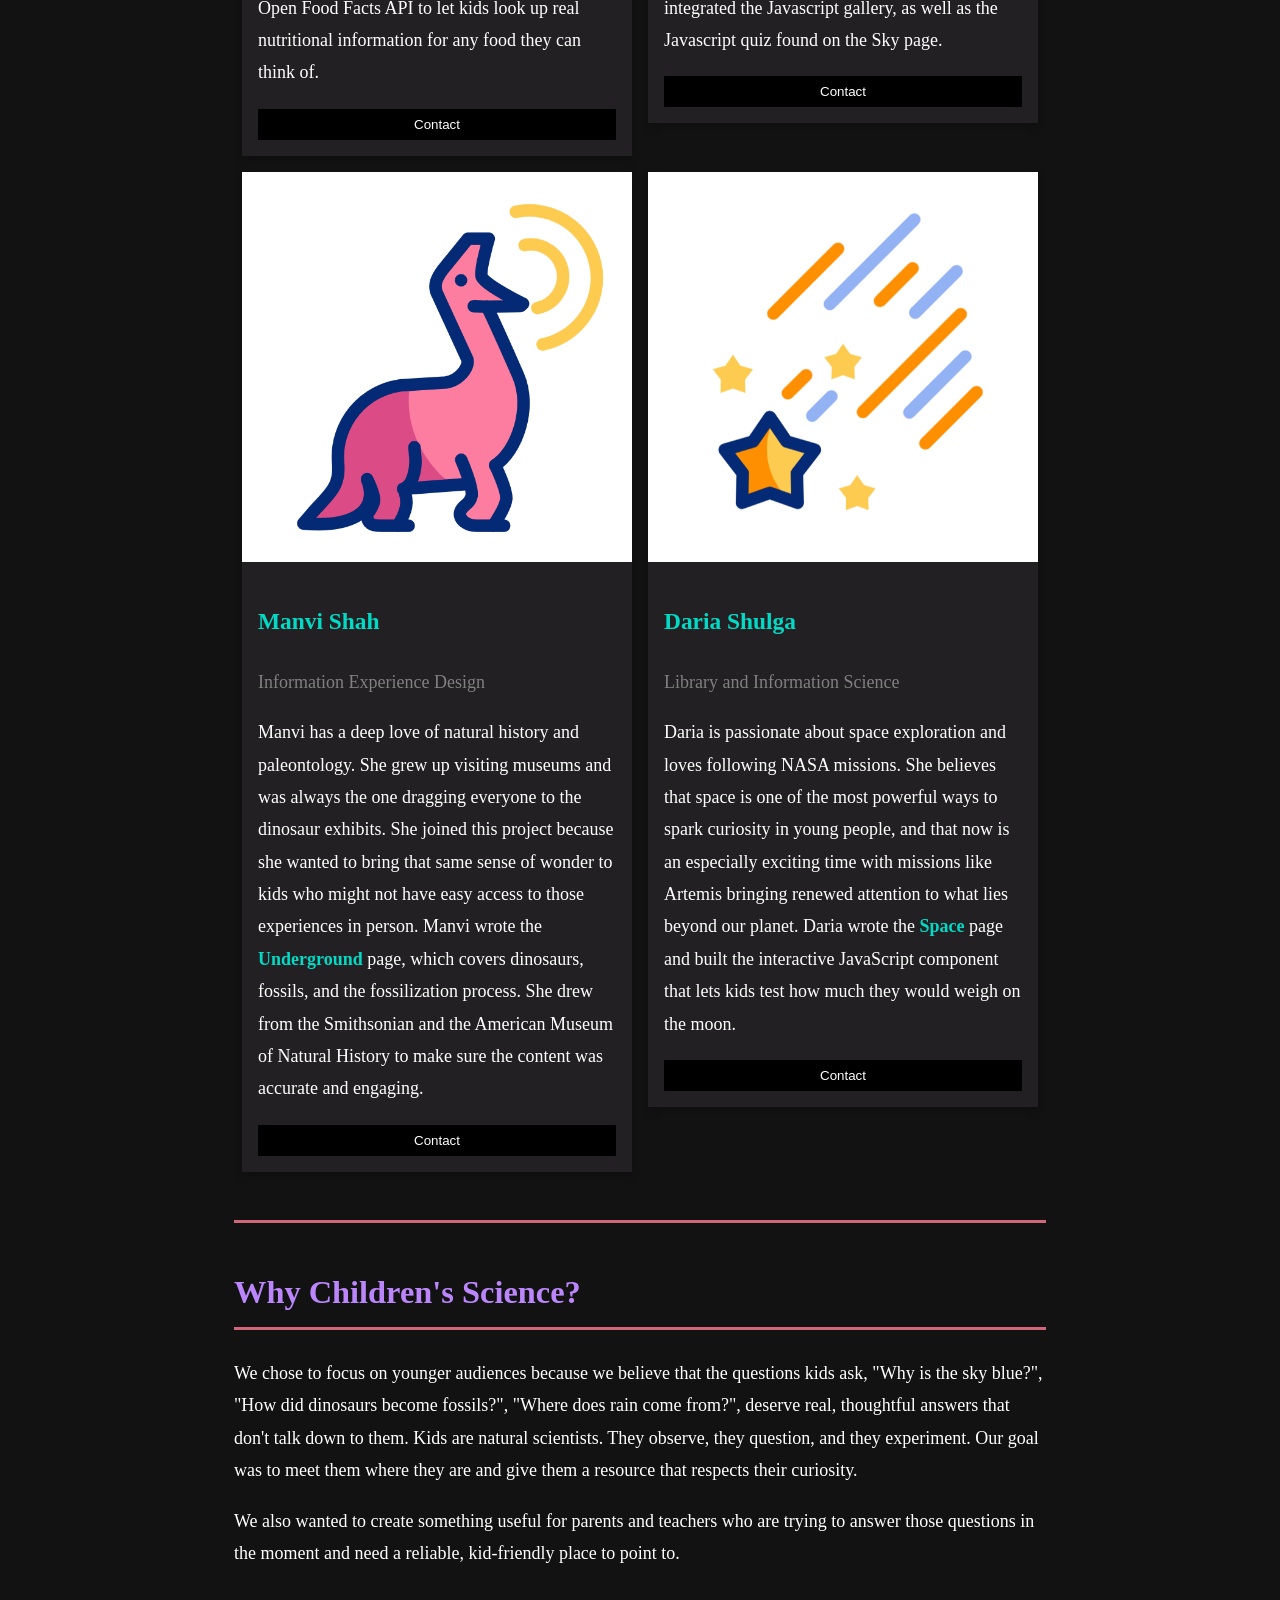
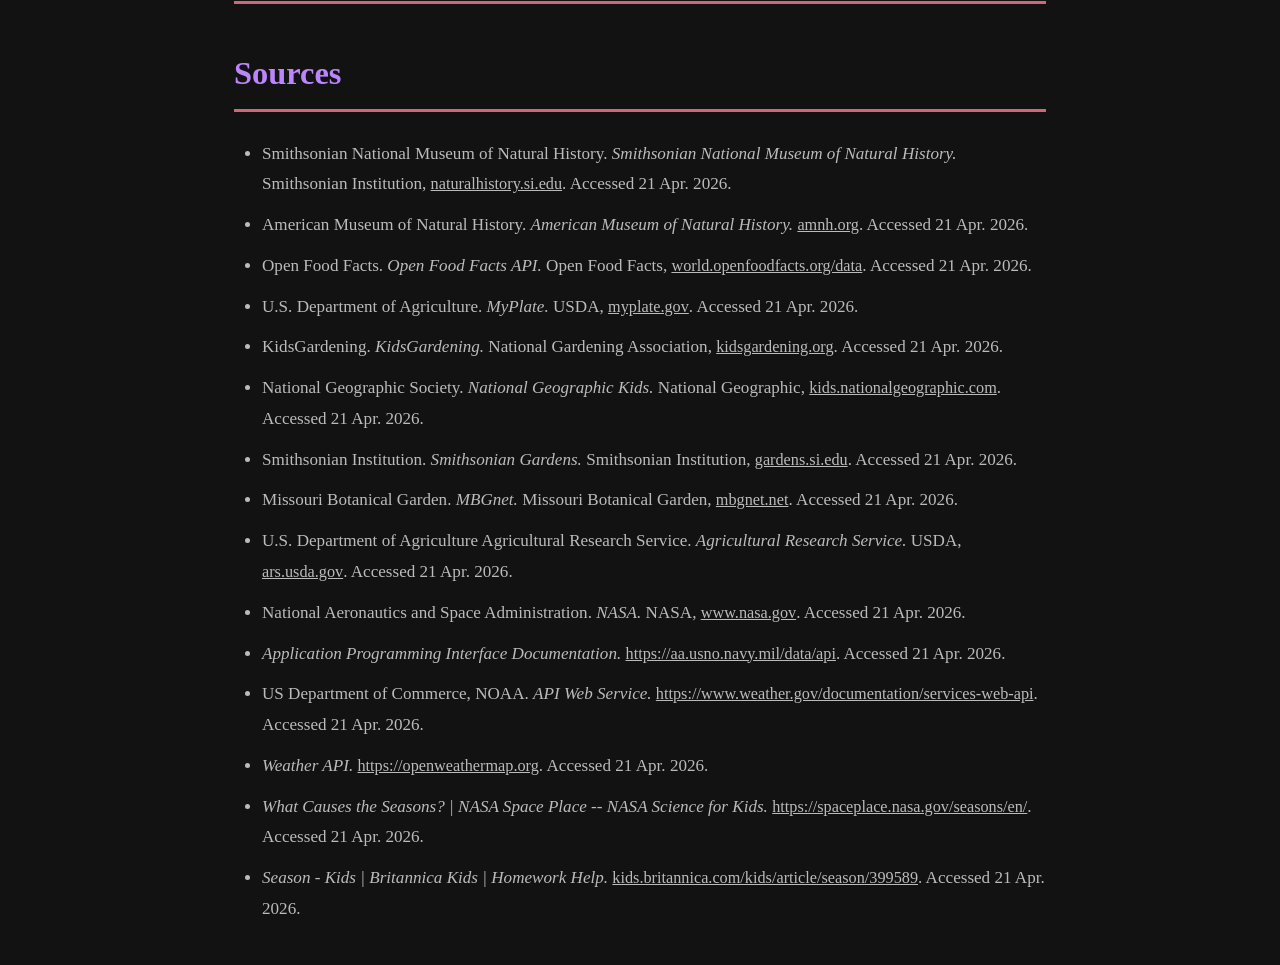
==== commit dd8fefbd: "Update about.html" ====
--- a/about.html
+++ b/about.html
@@ -20,7 +20,7 @@
   <h1>About This Site</h1>
 
   <p>
-    Down to Space was created by four graduate students in the Library and Information Science and Information 
+    Up to Space was created by four graduate students in the Library and Information Science and Information 
     Experience Design programs at Pratt Institute. We all come from different backgrounds and interests, but 
     we share one thing: a love of learning and a belief that science should be exciting and accessible for 
     everyone, especially kids. This site grew out of a simple observation: children ask incredible questions
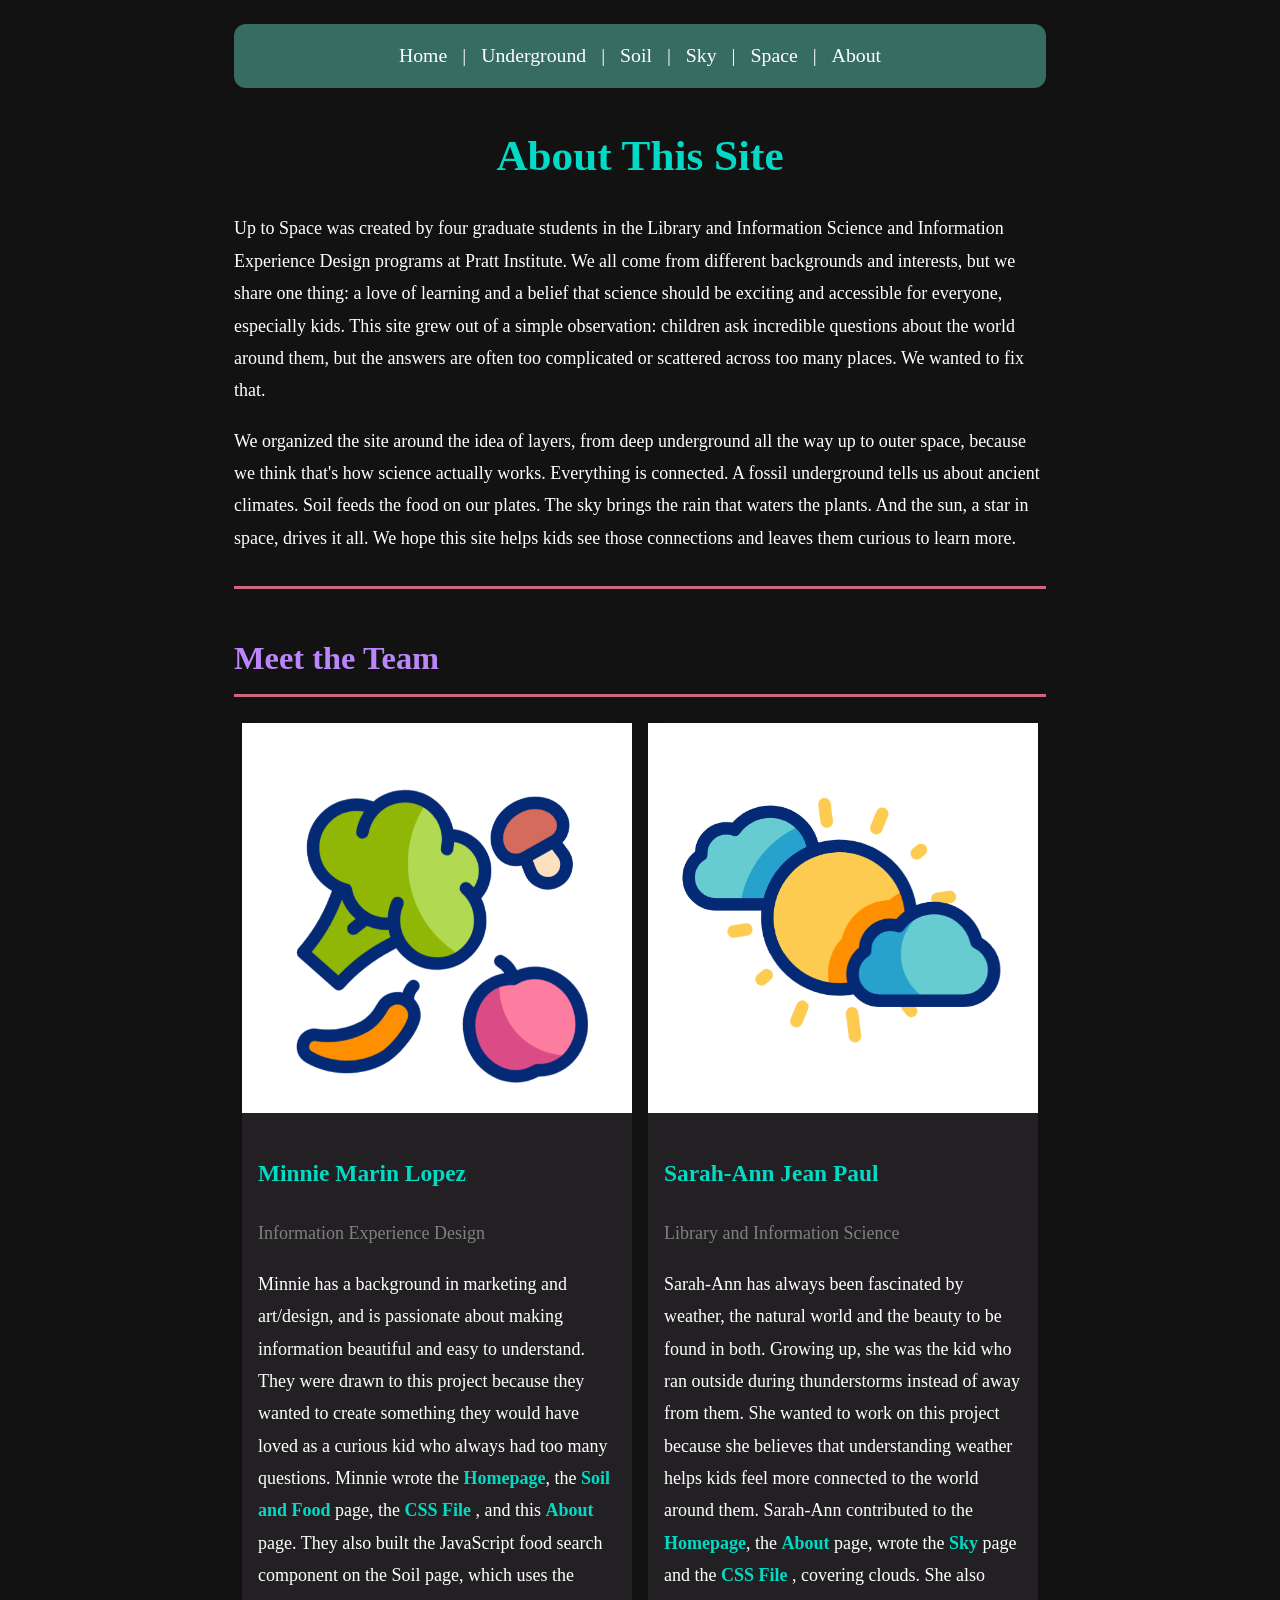
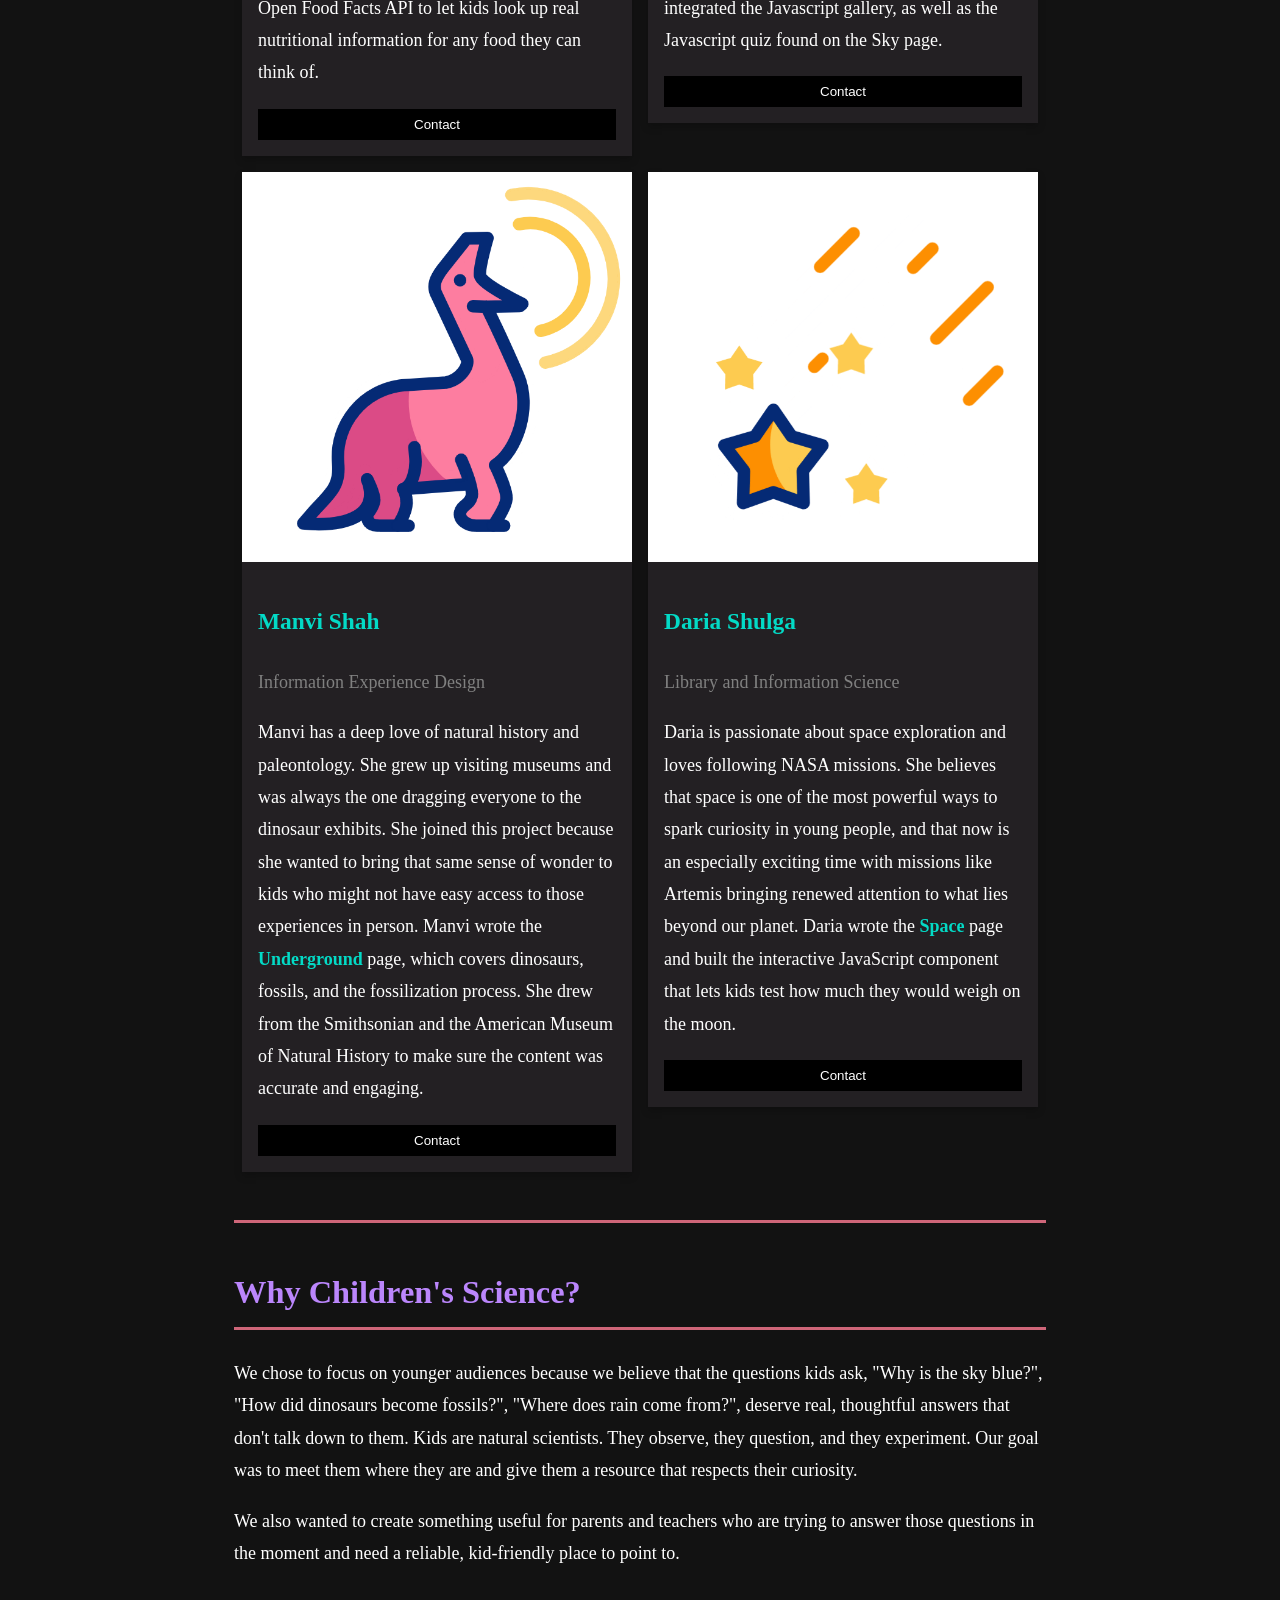
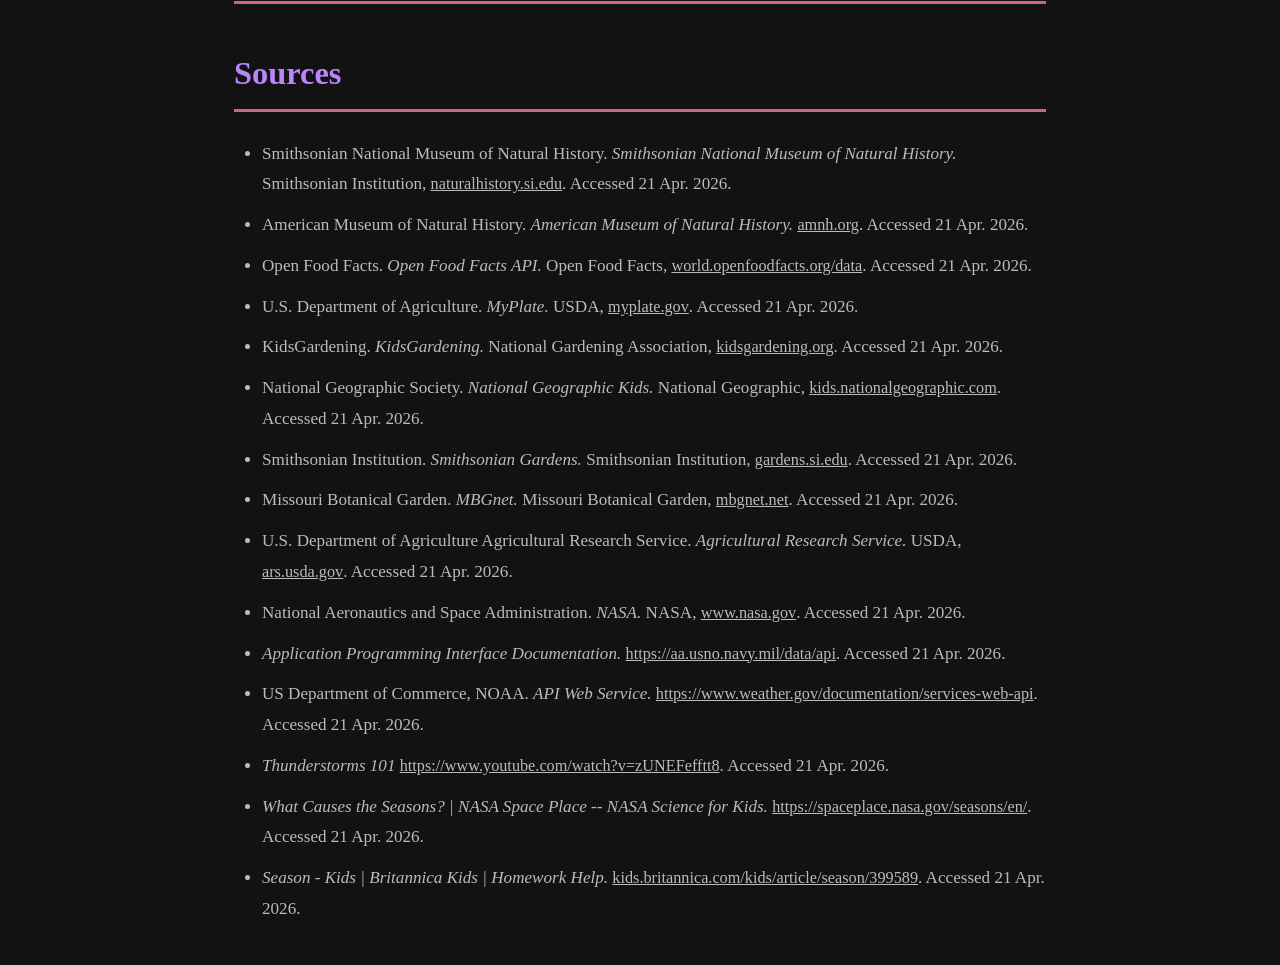
==== commit ebb15f27: "Update about.html" ====
--- a/about.html
+++ b/about.html
@@ -209,8 +209,8 @@
       Accessed 21 Apr. 2026.
     </li>
     <li>
-      <em>Weather API.</em>
-      <a href="https://openweathermap.org" target="_blank">https://openweathermap.org</a>.
+      <em>Thunderstorms 101</em>
+      <a href="https://www.youtube.com/watch?v=zUNEFefftt8" target="_blank">https://www.youtube.com/watch?v=zUNEFefftt8</a>.
       Accessed 21 Apr. 2026.
     </li>
     <li>
--- a/style.css
+++ b/style.css
@@ -363,7 +363,7 @@
 Width: 100%;
 }
 
-/* soil page only colors */
+
 body.soil-page { background-color: #84c662; }
 body.soil-page nav { background-color: #7B3F00; }
 body.soil-page nav a { color: #FFFFFF; }
@@ -376,65 +376,191 @@
 body.soil-page a { color: #FFD166; }
 body.soil-page a:hover { color: #C8FF57; }
 body.soil-page th { background-color: #7B3F00; color: #FFFFFF; }
-body.soil-page td { background-color: #2A5C10; border-bottom: 2px solid #7B3F00; }
+body.soil-page td {
+  Background-color: #2A5C10;
+  Border-bottom: 2px solid #7B3F00;
+}
 body.soil-page tr:hover td { background-color: #3A7A18; }
-body.soil-page #search-input { background-color: #2A5C10; border: 2px solid #C8FF57; color: #FFFFFF; }
+body.soil-page #search-input {
+  Background-color: #2A5C10;
+  Border: 2px solid #C8FF57;
+  Color: #FFFFFF;
+}
 body.soil-page #search-input::placeholder { color: #A8D88A; }
-body.soil-page #search-btn { background-color: #7B3F00; color: #FFFFFF; }
-body.soil-page #search-btn:hover { background-color: #C8FF57; color: #1A3A0A; }
-body.soil-page #cards { background-color: #2A5C10; border: 2px solid #C8FF57; }
-body.soil-page #cards h2 { color: #C8FF57; border-bottom: 2px solid #7B3F00; }
+body.soil-page #search-btn { 
+  background-color: #7B3F00; 
+  color: #FFFFFF; 
+}
+body.soil-page #search-btn:hover { 
+  background-color: #C8FF57; 
+  color: #1A3A0A; 
+}
+body.soil-page #cards {
+  Background-color: #2A5C10;
+  Border: 2px solid #C8FF57;
+}
+body.soil-page #cards h2 { 
+  color: #C8FF57; 
+  border-bottom: 2px solid #7B3F00; 
+}
 body.soil-page ol li em { color: #FFD166; }
 body.soil-page h2 + ul li, body.soil-page h2 + ul li a { color: #8B5E3C; }
 body.soil-page h2 + ul li a:hover { color: #C8FF57; }
 
-/* section 1 */
-body.soil-page .section-1 { background-color: #3B1F0A; border-radius: 12px; padding: 20px; margin-bottom: 16px; }
-body.soil-page .section-1 h2 { color: #FFD166; border-bottom: 3px solid #FFD166; }
+
+body.soil-page .section-1 {
+  Background-color: #3B1F0A;
+  Border-radius: 12px;
+  Padding: 20px;
+  Margin-bottom: 16px;
+}
+body.soil-page .section-1 h2 { 
+  color: #FFD166; 
+  border-bottom: 3px solid #FFD166; 
+}
 body.soil-page .section-1 h3 { color: #FFA94D; }
 body.soil-page .section-1 strong { color: #FFD166; }
 
-/* section 2 */
-body.soil-page .section-2 { background-color: #0D2E05; border-radius: 12px; padding: 20px; margin-bottom: 16px; }
-body.soil-page .section-2 h2 { color: #C8FF57; border-bottom: 3px solid #C8FF57; }
+body.soil-page .section-2 {
+  Background-color: #0D2E05;
+  Border-radius: 12px;
+  Padding: 20px;
+  Margin-bottom: 16px;
+}
+body.soil-page .section-2 h2 {
+   color: #C8FF57; 
+  border-bottom: 3px solid #C8FF57; 
+}
 body.soil-page .section-2 h3 { color: #A8D85A; }
 body.soil-page .section-2 strong { color: #C8FF57; }
 
-/* section 3  */
-body.soil-page .section-3 { background-color: #1A4A08; border-radius: 12px; padding: 20px; margin-bottom: 16px; }
-body.soil-page .section-3 h2 { color: #FFD166; border-bottom: 3px solid #FFD166; }
+/* section 3 */
+body.soil-page .section-3 {
+  Background-color: #1A4A08;
+  Border-radius: 12px;
+  Padding: 20px;
+  Margin-bottom: 16px;
+}
+body.soil-page .section-3 h2 { 
+  color: #FFD166; 
+  border-bottom: 3px solid #FFD166; 
+}
 body.soil-page .section-3 h3 { color: #FFA94D; }
 body.soil-page .section-3 strong { color: #FFD166; }
 
 /* section 4 */
-body.soil-page .section-4 { background-color: #3B2000; border-radius: 12px; padding: 20px; margin-bottom: 16px; }
-body.soil-page .section-4 h2 { color: #C8FF57; border-bottom: 3px solid #C8FF57; }
+body.soil-page .section-4 {
+  Background-color: #3B2000;
+  Border-radius: 12px;
+  Padding: 20px;
+  Margin-bottom: 16px;
+}
+body.soil-page .section-4 h2 { 
+  color: #C8FF57; 
+  border-bottom: 3px solid #C8FF57; 
+}
 body.soil-page .section-4 h3 { color: #A8D85A; }
 body.soil-page .section-4 strong { color: #C8FF57; }
 
-/* section 5 */
-body.soil-page .section-5 { background-color: #0A3020; border-radius: 12px; padding: 20px; margin-bottom: 16px; }
-body.soil-page .section-5 h2 { color: #FFD166; border-bottom: 3px solid #FFD166; }
+body.soil-page .section-5 {
+  Background-color: #0A3020;
+  Border-radius: 12px;
+  Padding: 20px;
+  Margin-bottom: 16px;
+}
+body.soil-page .section-5 h2 { 
+  color: #FFD166; 
+  border-bottom: 3px solid #FFD166; 
+}
 body.soil-page .section-5 h3 { color: #FFA94D; }
 body.soil-page .section-5 strong { color: #FFD166; }
 
-/* section 6 */
-body.soil-page .section-6 { background-color: #2E1503; border-radius: 12px; padding: 20px; margin-bottom: 16px; }
-body.soil-page .section-6 h2 { color: #C8FF57; border-bottom: 3px solid #C8FF57; }
+body.soil-page .section-6 {
+  Background-color: #2E1503;
+  Border-radius: 12px;
+  Padding: 20px;
+  Margin-bottom: 16px;
+}
+body.soil-page .section-6 h2 { 
+  color: #C8FF57; 
+  border-bottom: 3px solid #C8FF57; 
+}
 body.soil-page .section-6 strong { color: #C8FF57; }
 
-/* section 7*/
-body.soil-page .section-7 { background-color: #142808; border-radius: 12px; padding: 20px; margin-bottom: 16px; }
-body.soil-page .section-7 h2 { color: #FFD166; border-bottom: 3px solid #FFD166; }
+/* section 7 */
+body.soil-page .section-7 {
+  Background-color: #142808;
+  Border-radius: 12px;
+  Padding: 20px;
+  Margin-bottom: 16px;
+}
+body.soil-page .section-7 h2 { 
+  color: #FFD166; 
+  border-bottom: 3px solid #FFD166; 
+}
 body.soil-page .section-7 strong { color: #FFD166; }
 
 
-/* space page only colors */
-/* section 8 */
-body.space-page .section-8 { background-color: #BB86FC; border-radius: 12px; padding: 20px; margin-bottom: 16px; }
-body.space-page .section-8 h2 { color: #CF6679; border-bottom: 3px solid #FFD166; }
-body.space-page .section-8 h3 { color: #FFA94D; }
+/* space */
+body.space-page .section-8 {
+  Background-color: #BB86FC;
+  Border-radius: 12px;
+  Padding: 20px;
+  Margin-bottom: 16px;
+}
+body.space-page .section-8 h2 { 
+  color: #CF6679; 
+  border-bottom: 3px solid #FFD166; 
+}
+body.space-page .section-8 h3 { 
+  color: #FFA94D; 
+}
 body.space-page .section-8 strong { color: #FFD166; }
 
 
-
+/* underground/dino page */
+body.dino-page { background-color: #2C1A0E; }
+body.dino-page nav { background-color: #6B3A2A; }
+body.dino-page nav a { color: #F5DEB3; }
+body.dino-page nav a:hover { color: #FFD700; }
+body.dino-page hr { border-top: 3px solid #D2691E; }
+body.dino-page h1 { color: #FFD700; }
+body.dino-page h2 { color: #F5DEB3; border-bottom: 3px solid #D2691E; }
+body.dino-page h3 { color: #FFD700; }
+body.dino-page strong { color: #FFD700; }
+body.dino-page a { color: #DEB887; }
+body.dino-page a:hover { color: #FFD700; }
+body.dino-page th { background-color: #6B3A2A; color: #F5DEB3; }
+body.dino-page td {
+  Background-color: #3D2010;
+  Border-bottom: 2px solid #6B3A2A;
+}
+body.dino-page tr:hover td { background-color: #4E2A15; }
+body.dino-page ol li em { color: #DEB887; }
+
+body.dino-page .section-1 { Background-color: #3D2010; Border-radius: 12px; Padding: 20px; Margin-bottom: 16px; }
+body.dino-page .section-2 { Background-color: #2C1A0E; Border-radius: 12px; Padding: 20px; Margin-bottom: 16px; }
+body.dino-page .section-3 { Background-color: #3D2010; Border-radius: 12px; Padding: 20px; Margin-bottom: 16px; }
+body.dino-page .section-4 { Background-color: #2C1A0E; Border-radius: 12px; Padding: 20px; Margin-bottom: 16px; }
+body.dino-page .section-5 { Background-color: #3D2010; Border-radius: 12px; Padding: 20px; Margin-bottom: 16px; }
+body.dino-page .section-6 { Background-color: #2C1A0E; Border-radius: 12px; Padding: 20px; Margin-bottom: 16px; }
+
+.quiz {
+Text-align:center;
+Background-color:#3D2010;
+Border: 2px solid #D2691E;
+Border-radius: 12px;
+Padding: 20px;
+Margin-bottom:16px;
+}
+
+#panel, #paneltwo, #panelthree, #panelfour, #panelfive, .flip {
+  Padding: 10px;
+  Font-size: 120%;
+  Text-align: center;
+  Background-color: #6B3A2A;
+  Color: #FFD700;
+  Border: solid 1px #D2691E;
+  Margin: auto;
+  Cursor: pointer;
+}
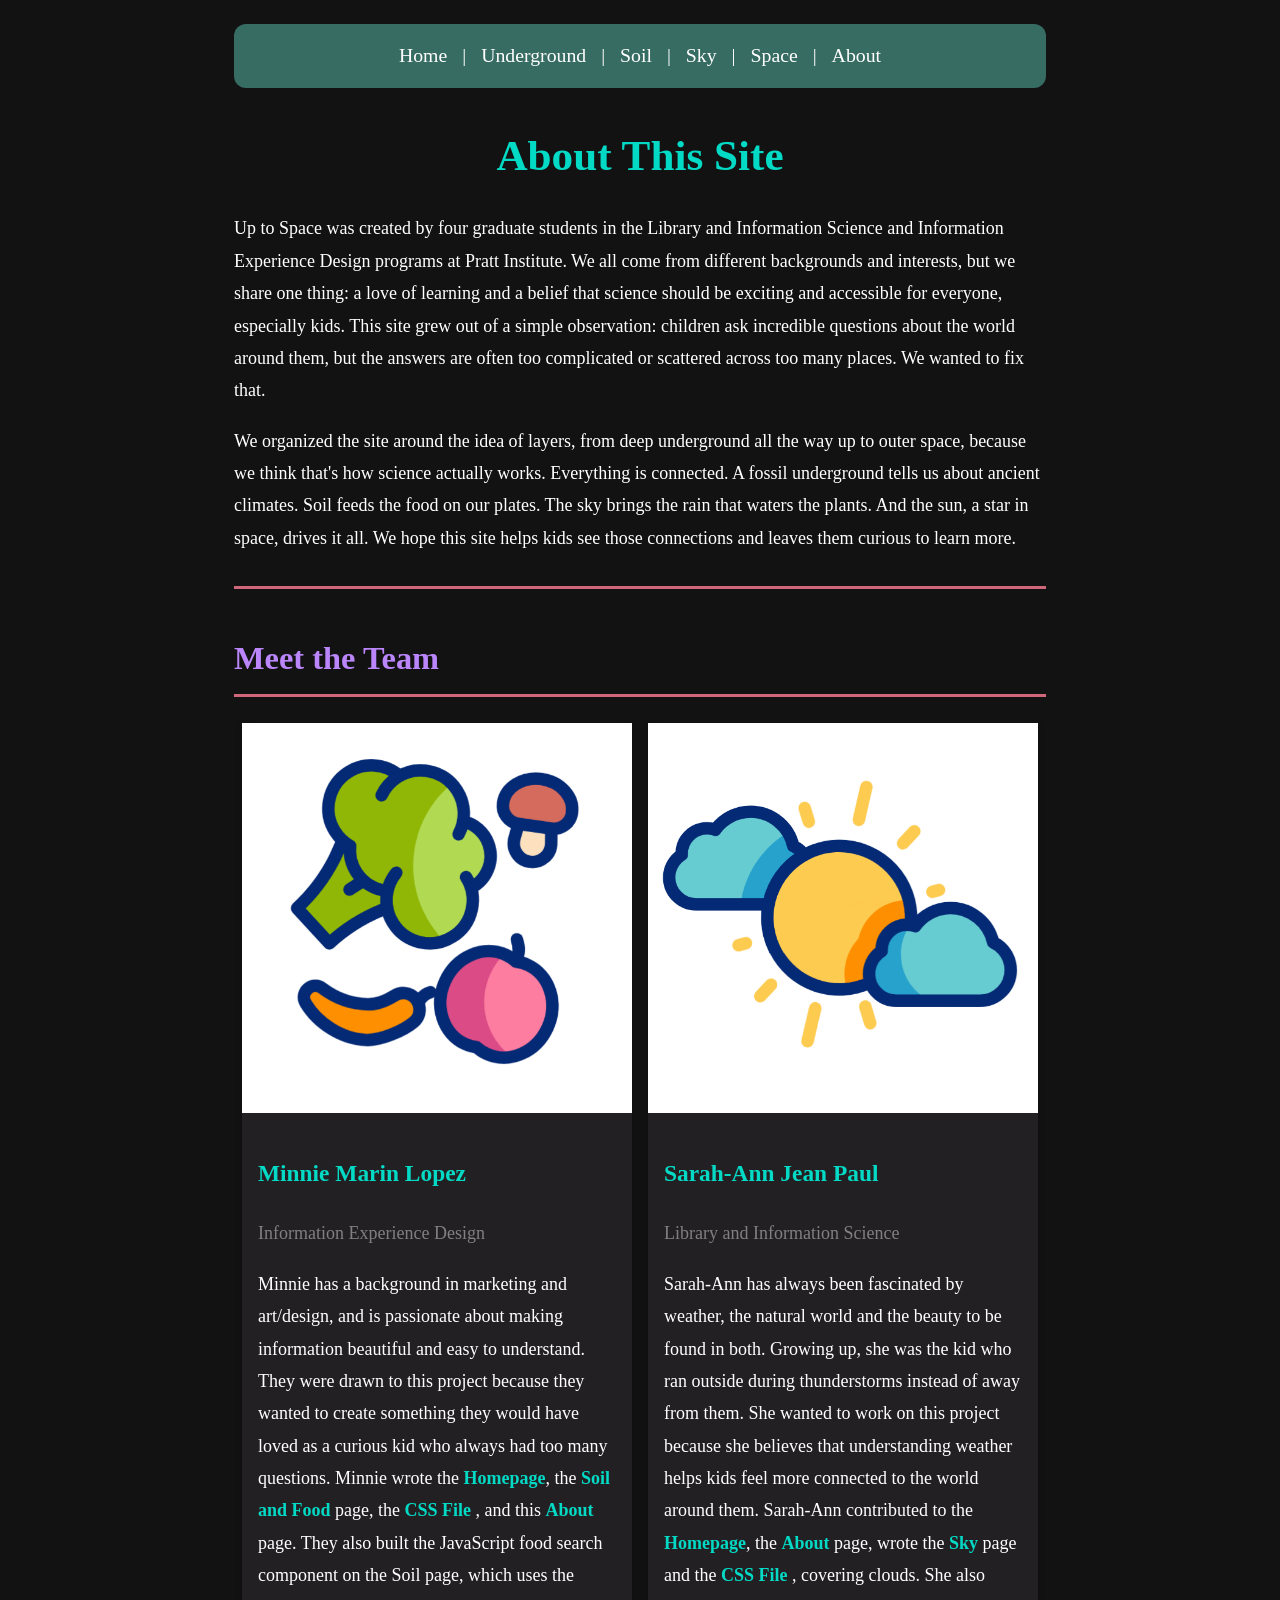
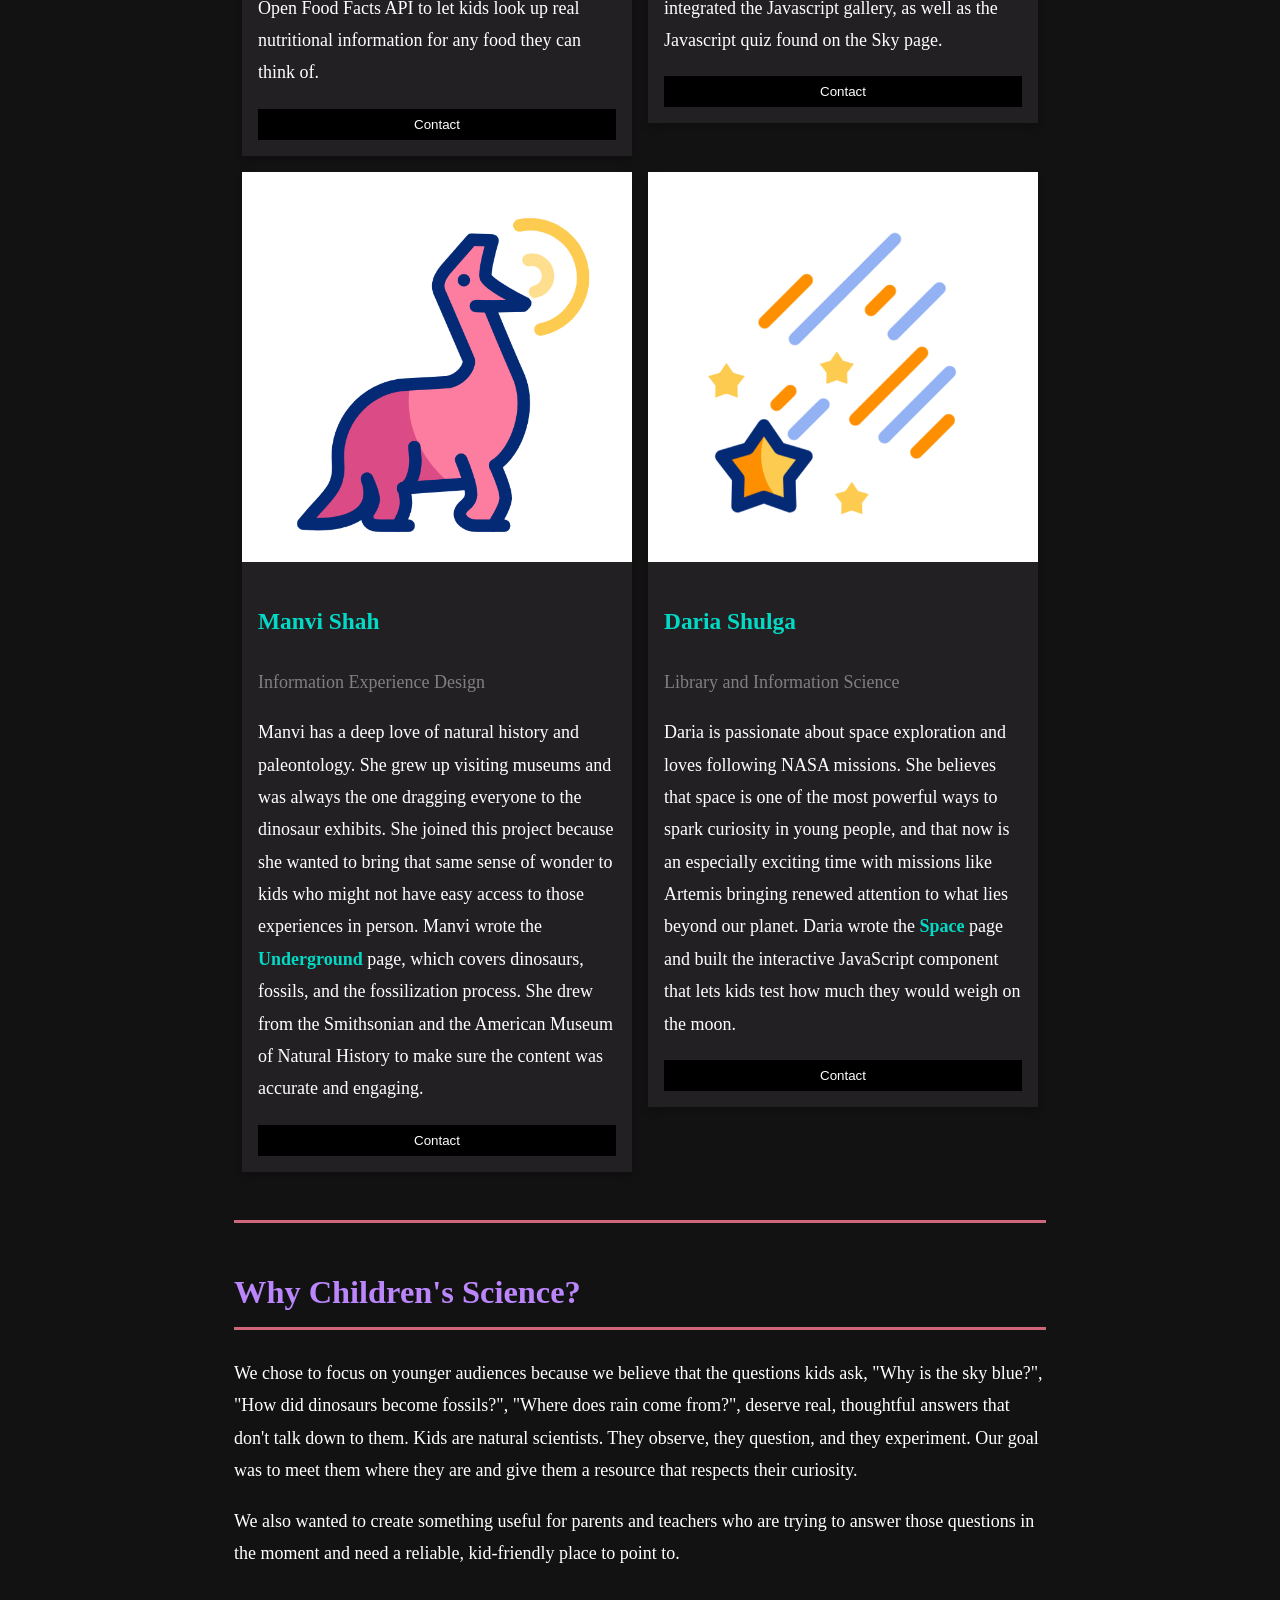
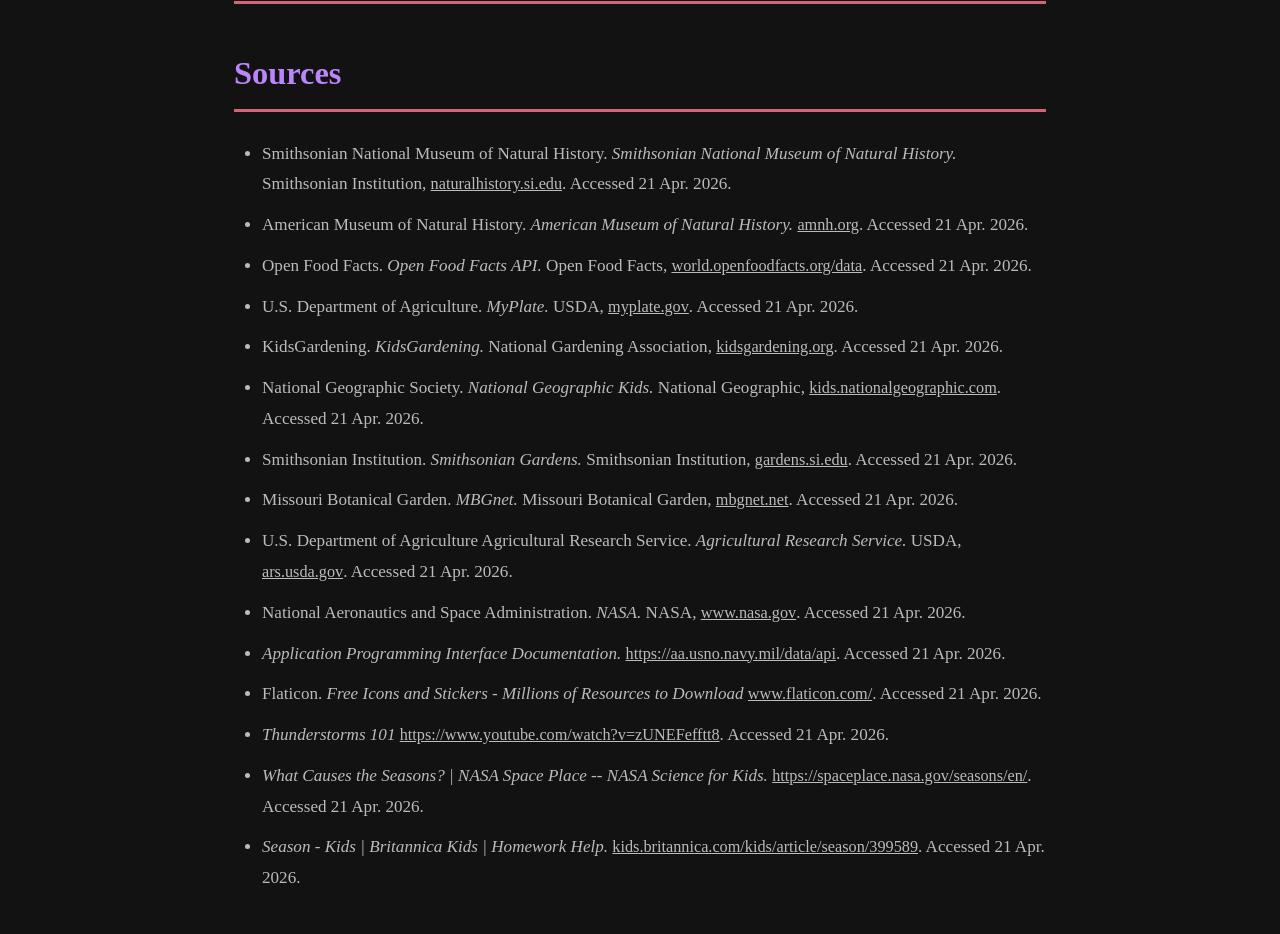
==== commit d3b1ad9b: "Update about.html" ====
--- a/about.html
+++ b/about.html
@@ -204,8 +204,8 @@
       Accessed 21 Apr. 2026.
     </li>
     <li>
-      US Department of Commerce, NOAA. <em>API Web Service.</em>
-      <a href="https://www.weather.gov/documentation/services-web-api" target="_blank">https://www.weather.gov/documentation/services-web-api</a>.
+      Flaticon. <em>Free Icons and Stickers - Millions of Resources to Download</em>
+      <a href="https://www. www.flaticon.com/" target="_blank">www.flaticon.com/</a>.
       Accessed 21 Apr. 2026.
     </li>
     <li>
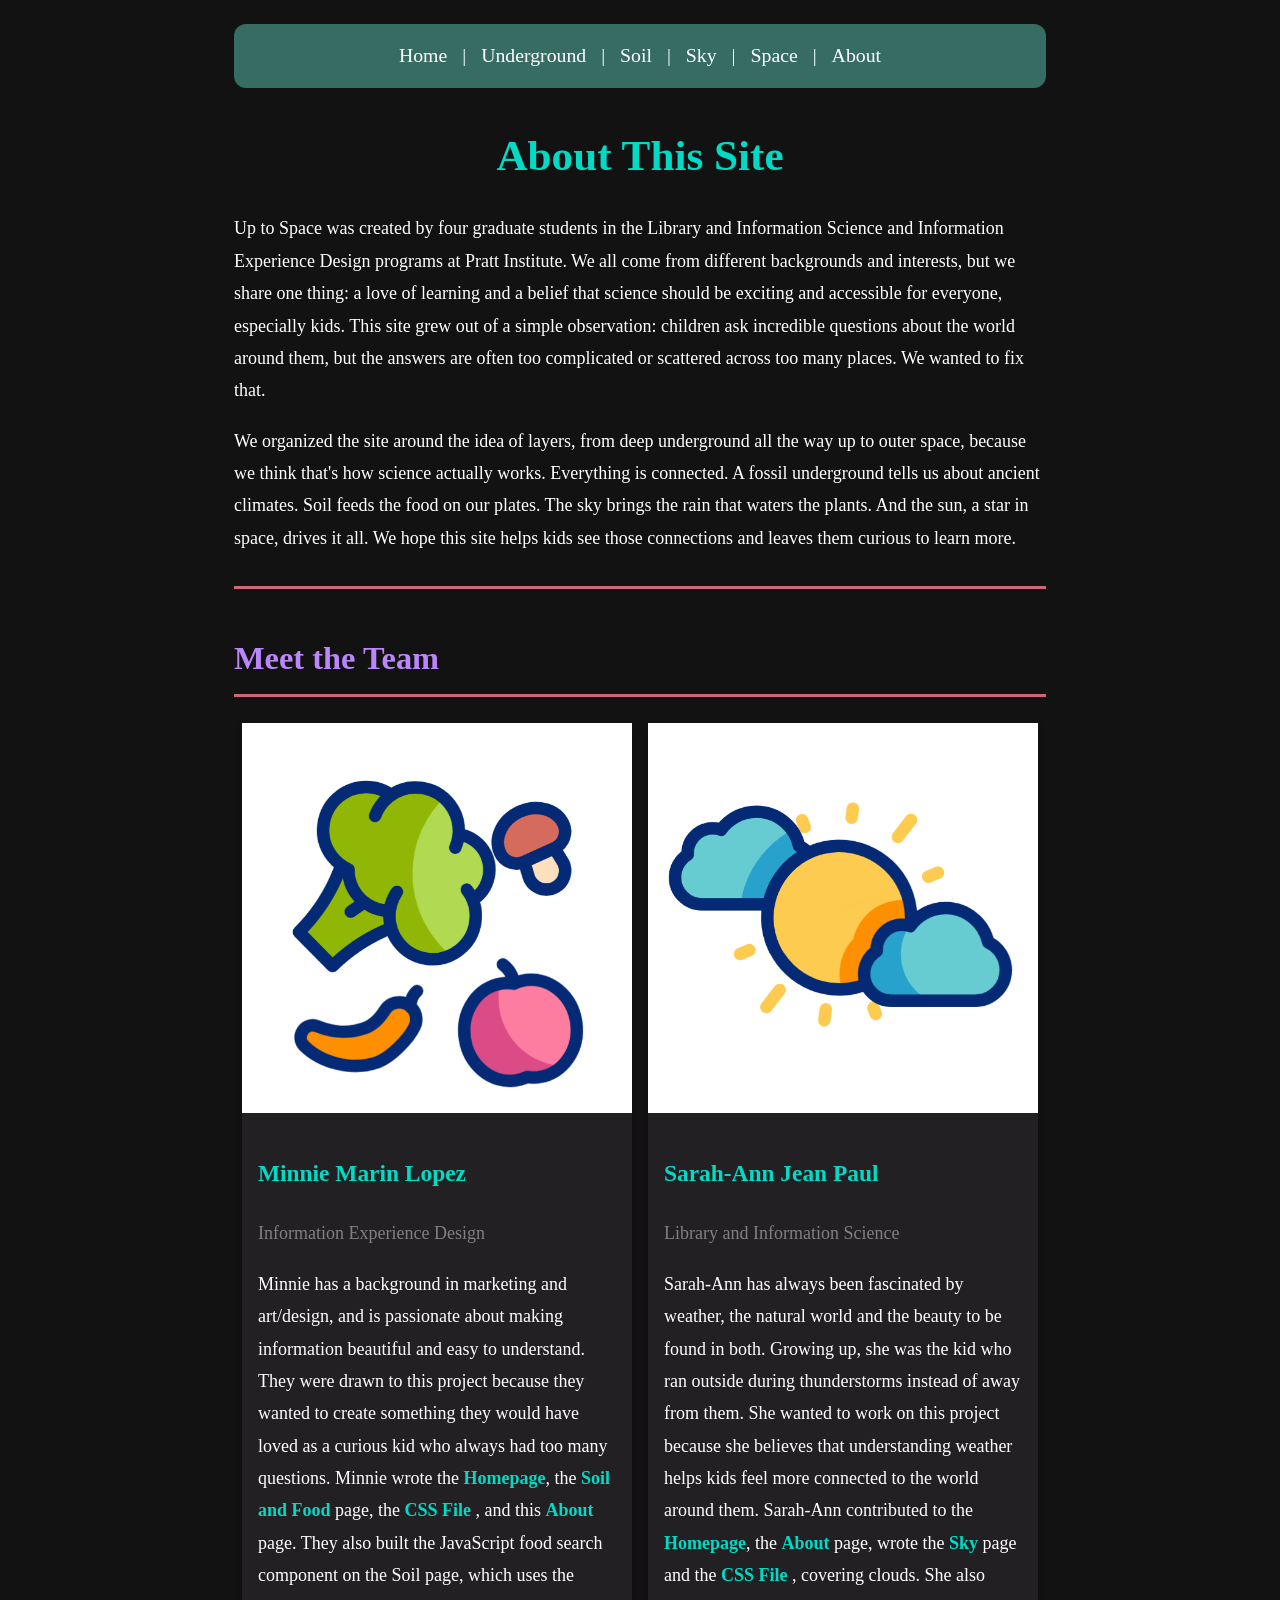
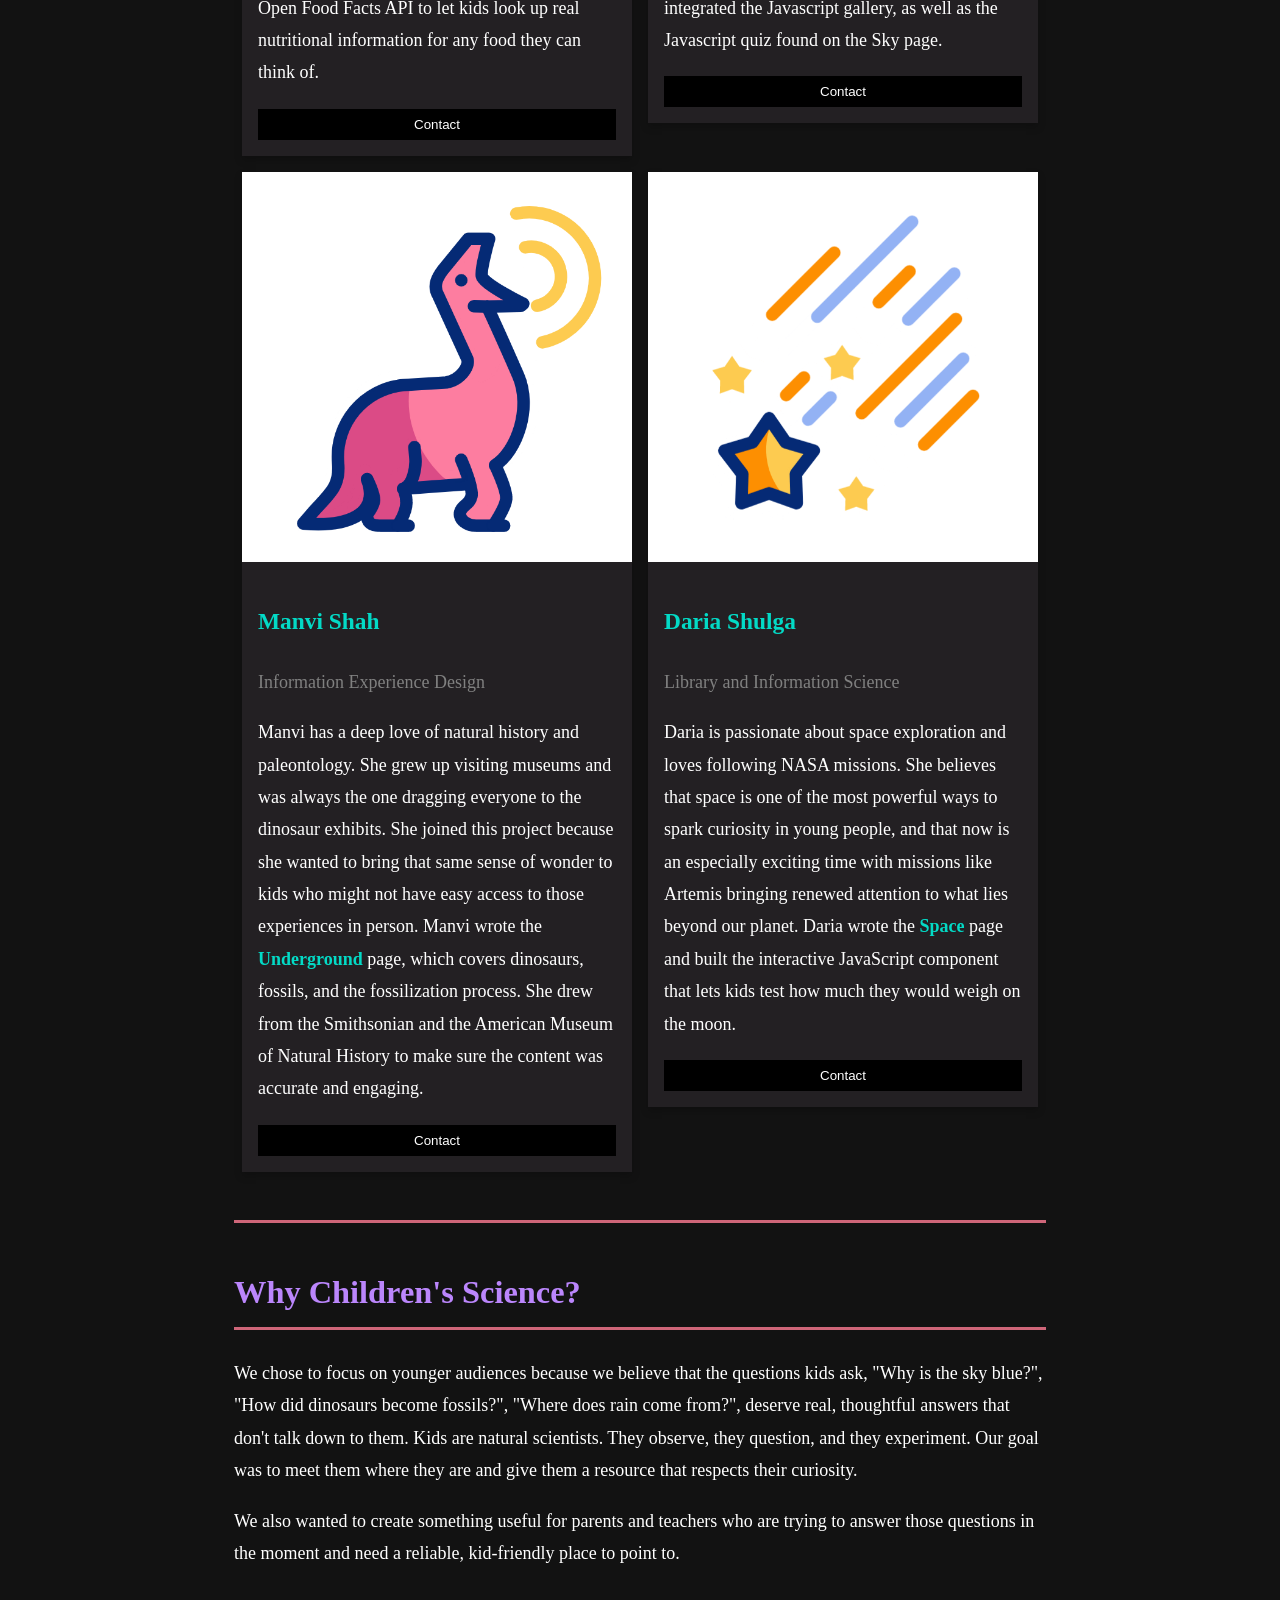
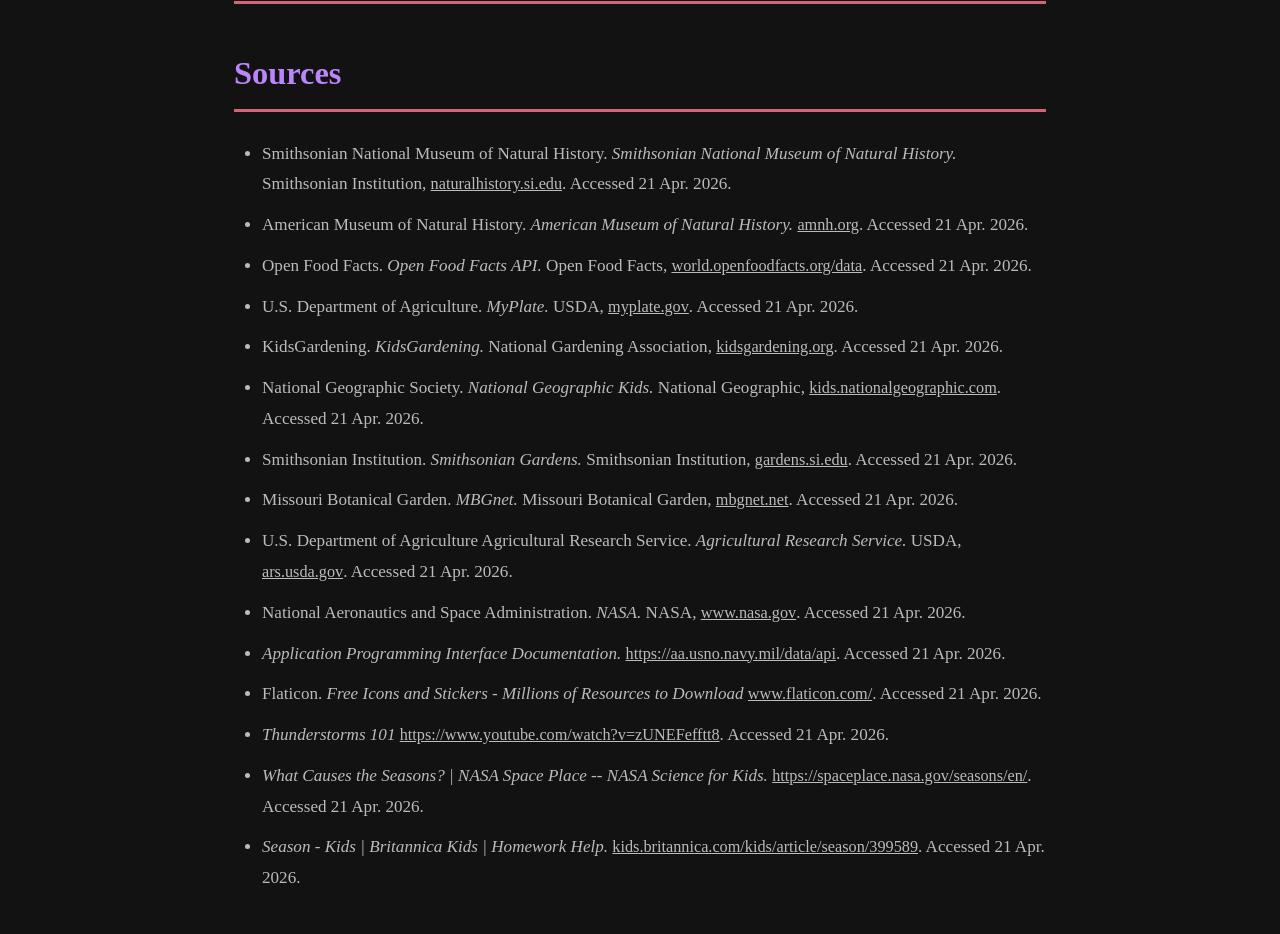
==== commit 76d53f58: "Update about.html" ====
--- a/about.html
+++ b/about.html
@@ -205,7 +205,7 @@
     </li>
     <li>
       Flaticon. <em>Free Icons and Stickers - Millions of Resources to Download</em>
-      <a href="https://www. www.flaticon.com/" target="_blank">www.flaticon.com/</a>.
+      <a href="https://www.flaticon.com/" target="_blank">www.flaticon.com/</a>.
       Accessed 21 Apr. 2026.
     </li>
     <li>
